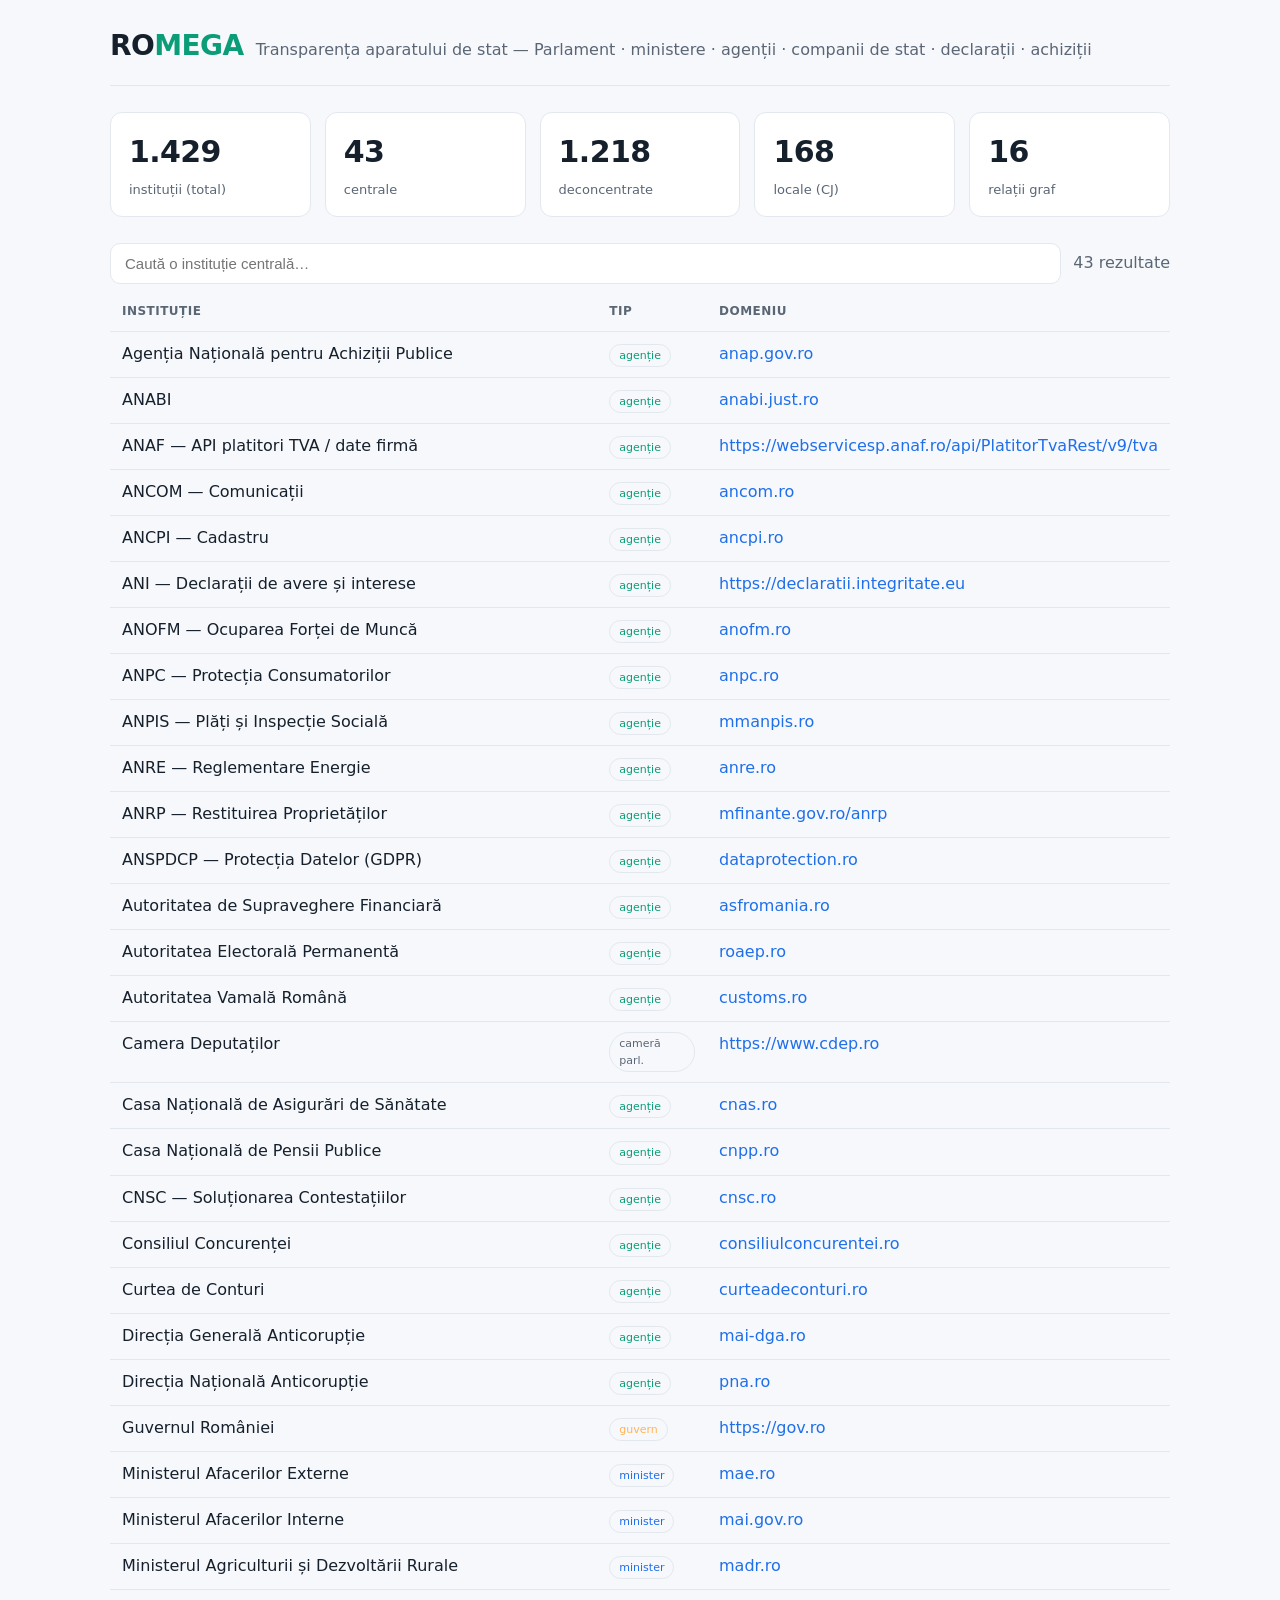
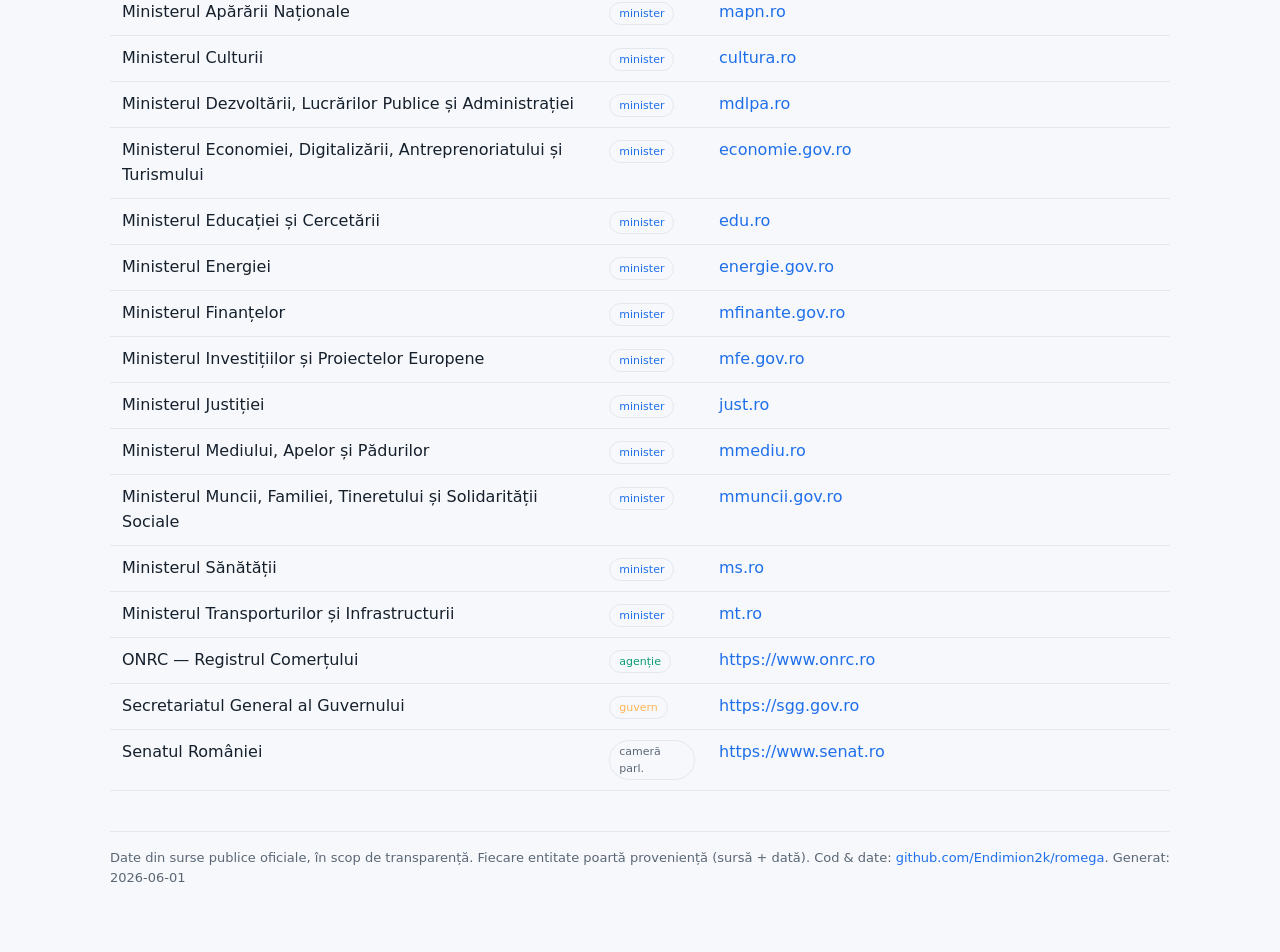
==== web/index.html @ 4f49c776 "feat(opendata,web): Faza 5.4 — INS Tempo (live) + client web - connectors/opendata/ins.py: InsTempoC" ====
<!DOCTYPE html>
<html lang="ro">
<head>
  <meta charset="utf-8">
  <meta name="viewport" content="width=device-width, initial-scale=1">
  <title>ROMEGA — transparența aparatului de stat</title>
  <meta name="description" content="Platformă de transparență: Parlament, ministere, agenții, companii de stat, declarații, achiziții.">
  <style>
    :root{
      --bg:#0e1116; --panel:#171c24; --line:#262d39; --fg:#e8edf4; --muted:#9aa7b8;
      --accent:#4ea3ff; --accent2:#2bd1a3; --warn:#ffb454; --radius:12px;
    }
    @media (prefers-color-scheme: light){
      :root{ --bg:#f6f8fb; --panel:#fff; --line:#e3e8ef; --fg:#16202c;
             --muted:#5b6675; --accent:#1f6feb; --accent2:#0a9d77; }
    }
    *{box-sizing:border-box}
    body{margin:0;font:16px/1.55 system-ui,Segoe UI,Roboto,sans-serif;background:var(--bg);color:var(--fg)}
    a{color:var(--accent);text-decoration:none}
    a:hover{text-decoration:underline}
    .wrap{max-width:1100px;margin:0 auto;padding:24px 20px 64px}
    header{display:flex;flex-wrap:wrap;align-items:baseline;gap:12px;border-bottom:1px solid var(--line);padding-bottom:18px}
    h1{font-size:28px;margin:0;letter-spacing:-.02em}
    h1 .tag{color:var(--accent2)}
    .sub{color:var(--muted);margin:2px 0 0}
    .cards{display:grid;grid-template-columns:repeat(auto-fit,minmax(150px,1fr));gap:14px;margin:26px 0}
    .card{background:var(--panel);border:1px solid var(--line);border-radius:var(--radius);padding:16px 18px}
    .card .n{font-size:30px;font-weight:700;letter-spacing:-.02em}
    .card .l{color:var(--muted);font-size:13px;margin-top:4px}
    .toolbar{display:flex;gap:12px;flex-wrap:wrap;align-items:center;margin:18px 0 8px}
    input[type=search]{flex:1;min-width:220px;background:var(--panel);border:1px solid var(--line);
      color:var(--fg);border-radius:10px;padding:11px 14px;font-size:15px}
    input[type=search]:focus{outline:2px solid var(--accent);outline-offset:1px}
    table{width:100%;border-collapse:collapse;margin-top:8px}
    th,td{text-align:left;padding:10px 12px;border-bottom:1px solid var(--line);vertical-align:top}
    th{color:var(--muted);font-size:12px;text-transform:uppercase;letter-spacing:.04em}
    tr:hover td{background:rgba(78,163,255,.06)}
    .pill{display:inline-block;font-size:11px;padding:2px 9px;border-radius:999px;border:1px solid var(--line);color:var(--muted)}
    .pill.ministry{color:var(--accent)} .pill.agency{color:var(--accent2)} .pill.government{color:var(--warn)}
    footer{margin-top:40px;color:var(--muted);font-size:13px;border-top:1px solid var(--line);padding-top:16px}
    .muted{color:var(--muted)}
    @media (prefers-reduced-motion: reduce){*{transition:none!important}}
  </style>
</head>
<body>
  <div class="wrap">
    <header>
      <h1>RO<span class="tag">MEGA</span></h1>
      <p class="sub">Transparența aparatului de stat — Parlament · ministere · agenții · companii de stat · declarații · achiziții</p>
    </header>

    <section class="cards" id="cards" aria-live="polite"></section>

    <div class="toolbar">
      <input type="search" id="q" placeholder="Caută o instituție centrală…" aria-label="Caută instituție">
      <span class="muted" id="count"></span>
    </div>
    <table>
      <thead><tr><th>Instituție</th><th>Tip</th><th>Domeniu</th></tr></thead>
      <tbody id="rows"><tr><td colspan="3" class="muted">Se încarcă…</td></tr></tbody>
    </table>

    <footer>
      Date din surse publice oficiale, în scop de transparență. Fiecare entitate poartă proveniență (sursă + dată).
      Cod &amp; date: <a href="https://github.com/Endimion2k/romega">github.com/Endimion2k/romega</a>.
      Generat: <span id="gen" class="muted">—</span>
    </footer>
  </div>

  <script>
    const DATA = "../data/v1"; // ajustează în funcție de rădăcina GitHub Pages
    const TYPE_LABEL = {ministry:"minister", agency:"agenție", government:"guvern", parliament_chamber:"cameră parl."};
    let ALL = [];

    function card(n, label){ return `<div class="card"><div class="n">${n.toLocaleString("ro-RO")}</div><div class="l">${label}</div></div>`; }

    function render(list){
      const rows = document.getElementById("rows");
      document.getElementById("count").textContent = `${list.length} rezultate`;
      if(!list.length){ rows.innerHTML = `<tr><td colspan="3" class="muted">Niciun rezultat.</td></tr>`; return; }
      rows.innerHTML = list.map(o => {
        const t = o.type || "";
        const dom = o.domain ? `<a href="https://${o.domain}" rel="noopener">${o.domain}</a>` : "—";
        return `<tr><td>${o.name||""}</td><td><span class="pill ${t}">${TYPE_LABEL[t]||t}</span></td><td>${dom}</td></tr>`;
      }).join("");
    }

    async function load(){
      try{
        const [status, centrale] = await Promise.all([
          fetch(`${DATA}/status.json`).then(r=>r.json()),
          fetch(`${DATA}/organizatii/centrale.json`).then(r=>r.json()),
        ]);
        const c = status.collections || {};
        document.getElementById("cards").innerHTML =
          card(c.organizatii||0,"instituții (total)") +
          card(c.organizatii_centrale||0,"centrale") +
          card(c.organizatii_deconcentrate||0,"deconcentrate") +
          card(c.organizatii_locale||0,"locale (CJ)") +
          card(c.graph_edges||0,"relații graf");
        document.getElementById("gen").textContent = (status.generated_at||"").slice(0,10);
        ALL = (centrale.data||[]).slice().sort((a,b)=>(a.name||"").localeCompare(b.name||"","ro"));
        render(ALL);
      }catch(e){
        document.getElementById("rows").innerHTML = `<tr><td colspan="3" class="muted">Nu am putut încărca datele (${e}). Rulează <code>python -m pipeline.run --build</code>.</td></tr>`;
      }
    }

    document.getElementById("q").addEventListener("input", e=>{
      const q = e.target.value.trim().toLowerCase();
      render(!q ? ALL : ALL.filter(o => (o.name||"").toLowerCase().includes(q) || (o.domain||"").toLowerCase().includes(q)));
    });
    load();
  </script>
</body>
</html>
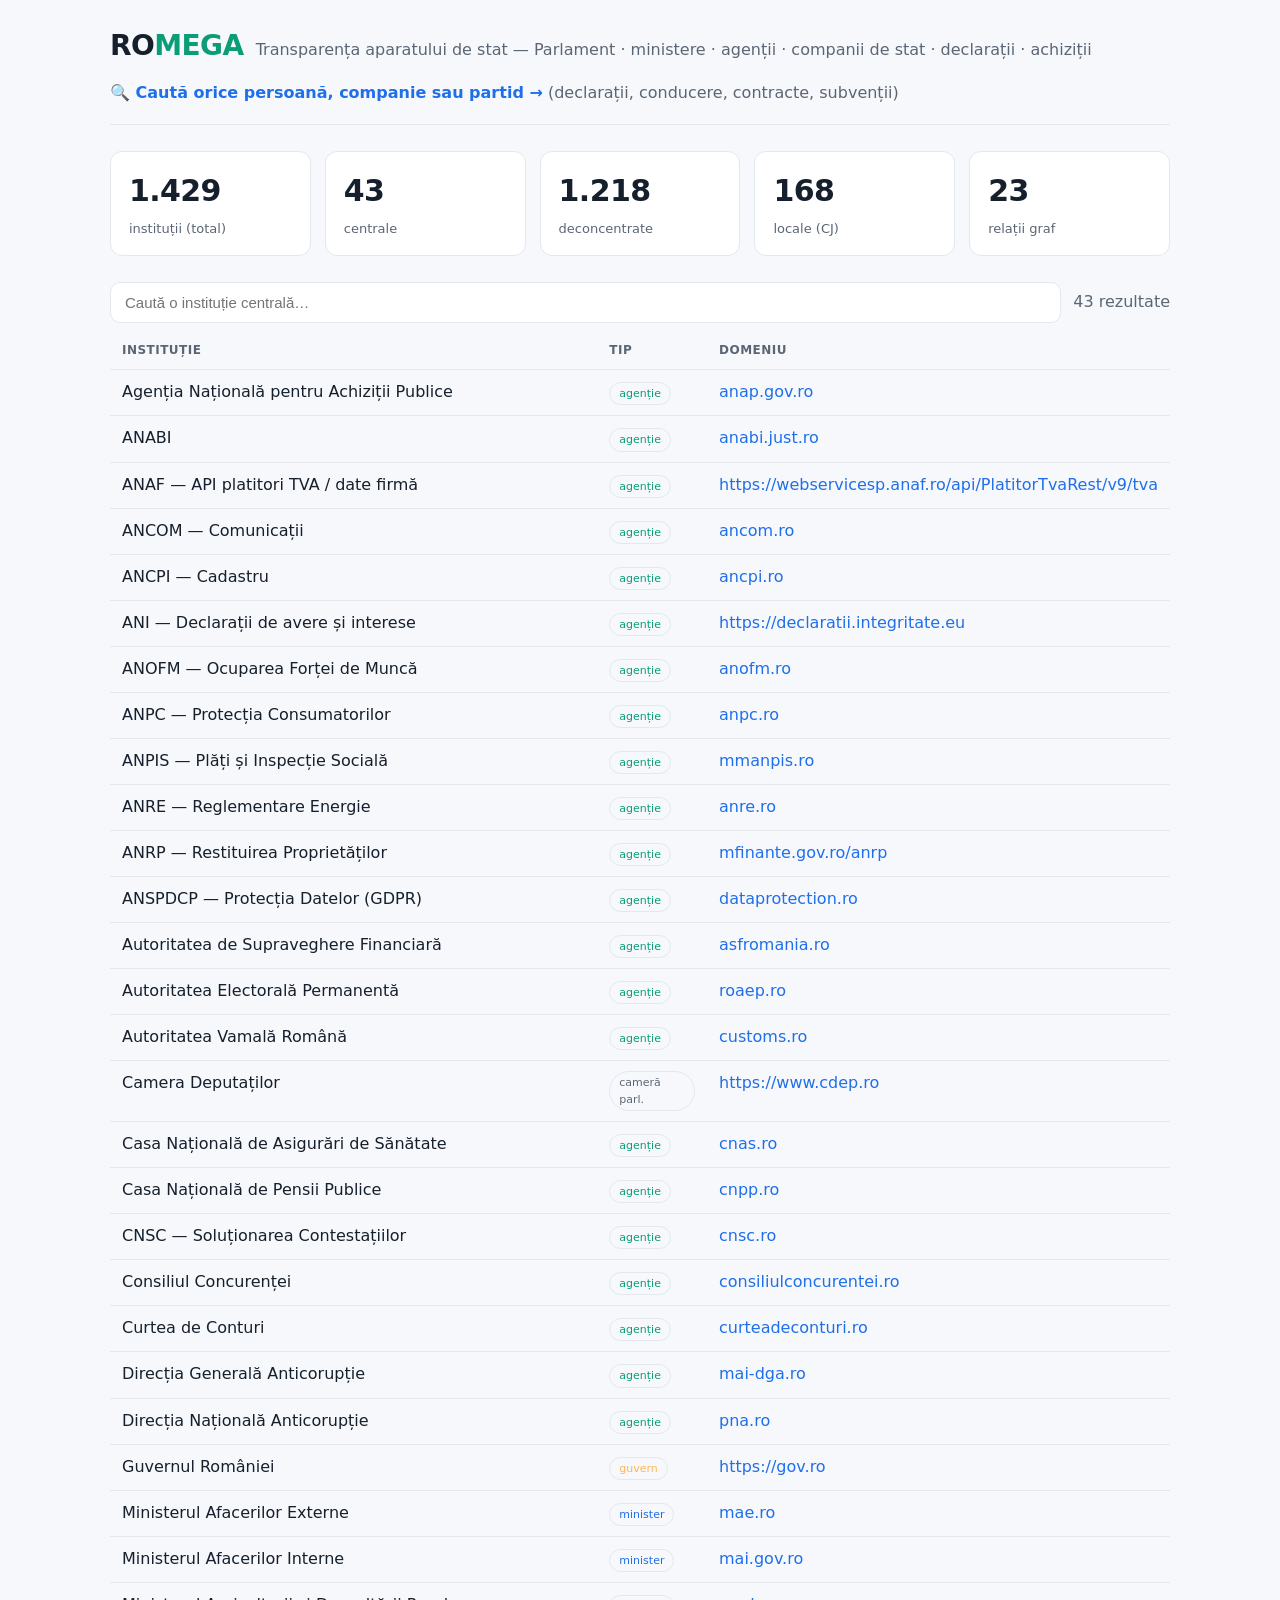
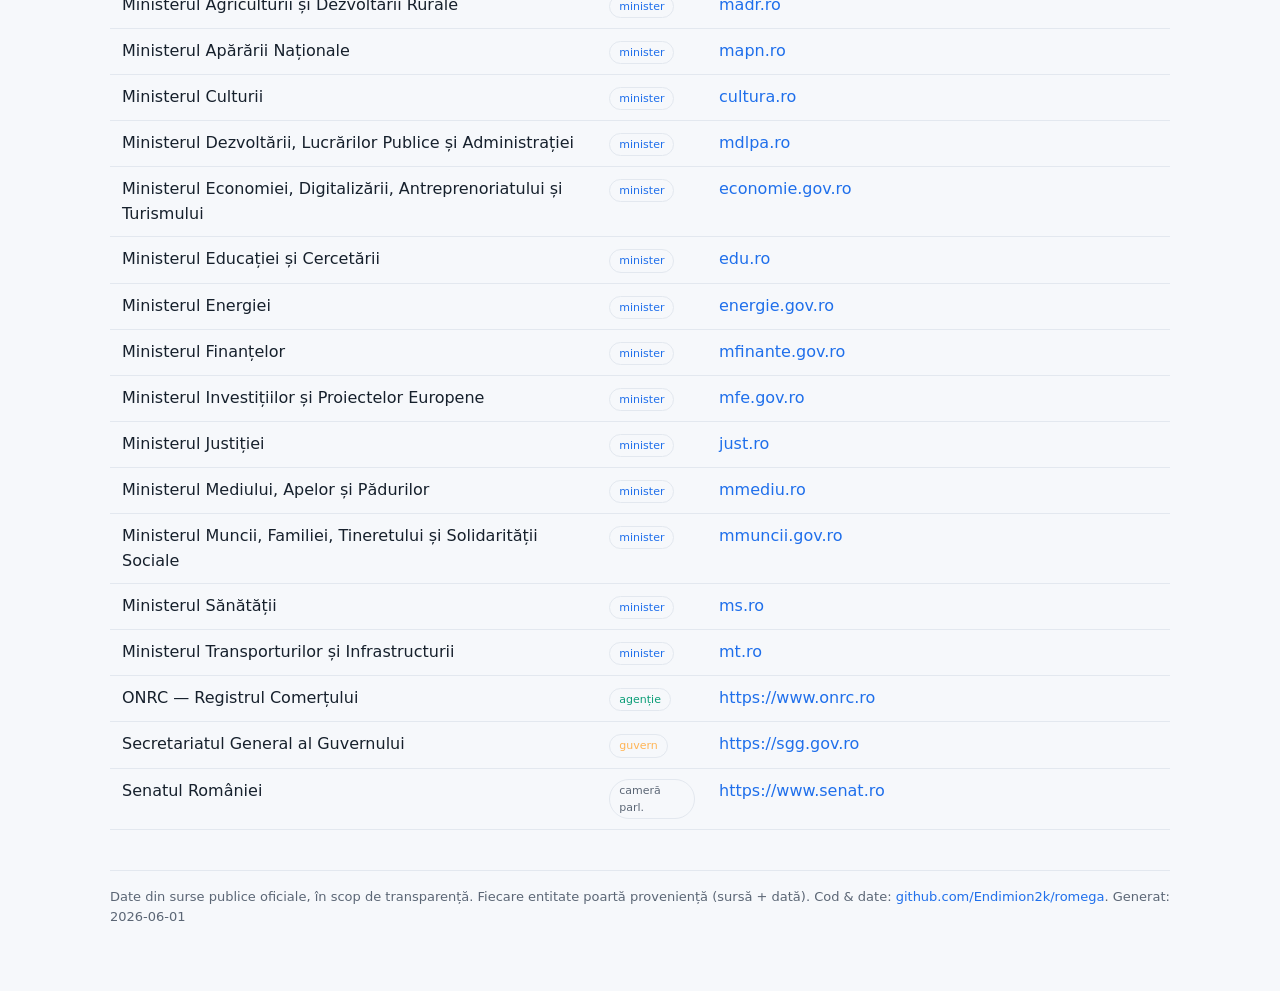
==== commit 104732d0: "feat(search): index compact + UI client - cauta orice persoana/companie/partid build_search.py -> da" ====
--- a/web/index.html
+++ b/web/index.html
@@ -47,6 +47,7 @@
     <header>
       <h1>RO<span class="tag">MEGA</span></h1>
       <p class="sub">Transparența aparatului de stat — Parlament · ministere · agenții · companii de stat · declarații · achiziții</p>
+      <p class="sub" style="width:100%"><a href="search.html"><strong>🔍 Caută orice persoană, companie sau partid →</strong></a> (declarații, conducere, contracte, subvenții)</p>
     </header>
 
     <section class="cards" id="cards" aria-live="polite"></section>
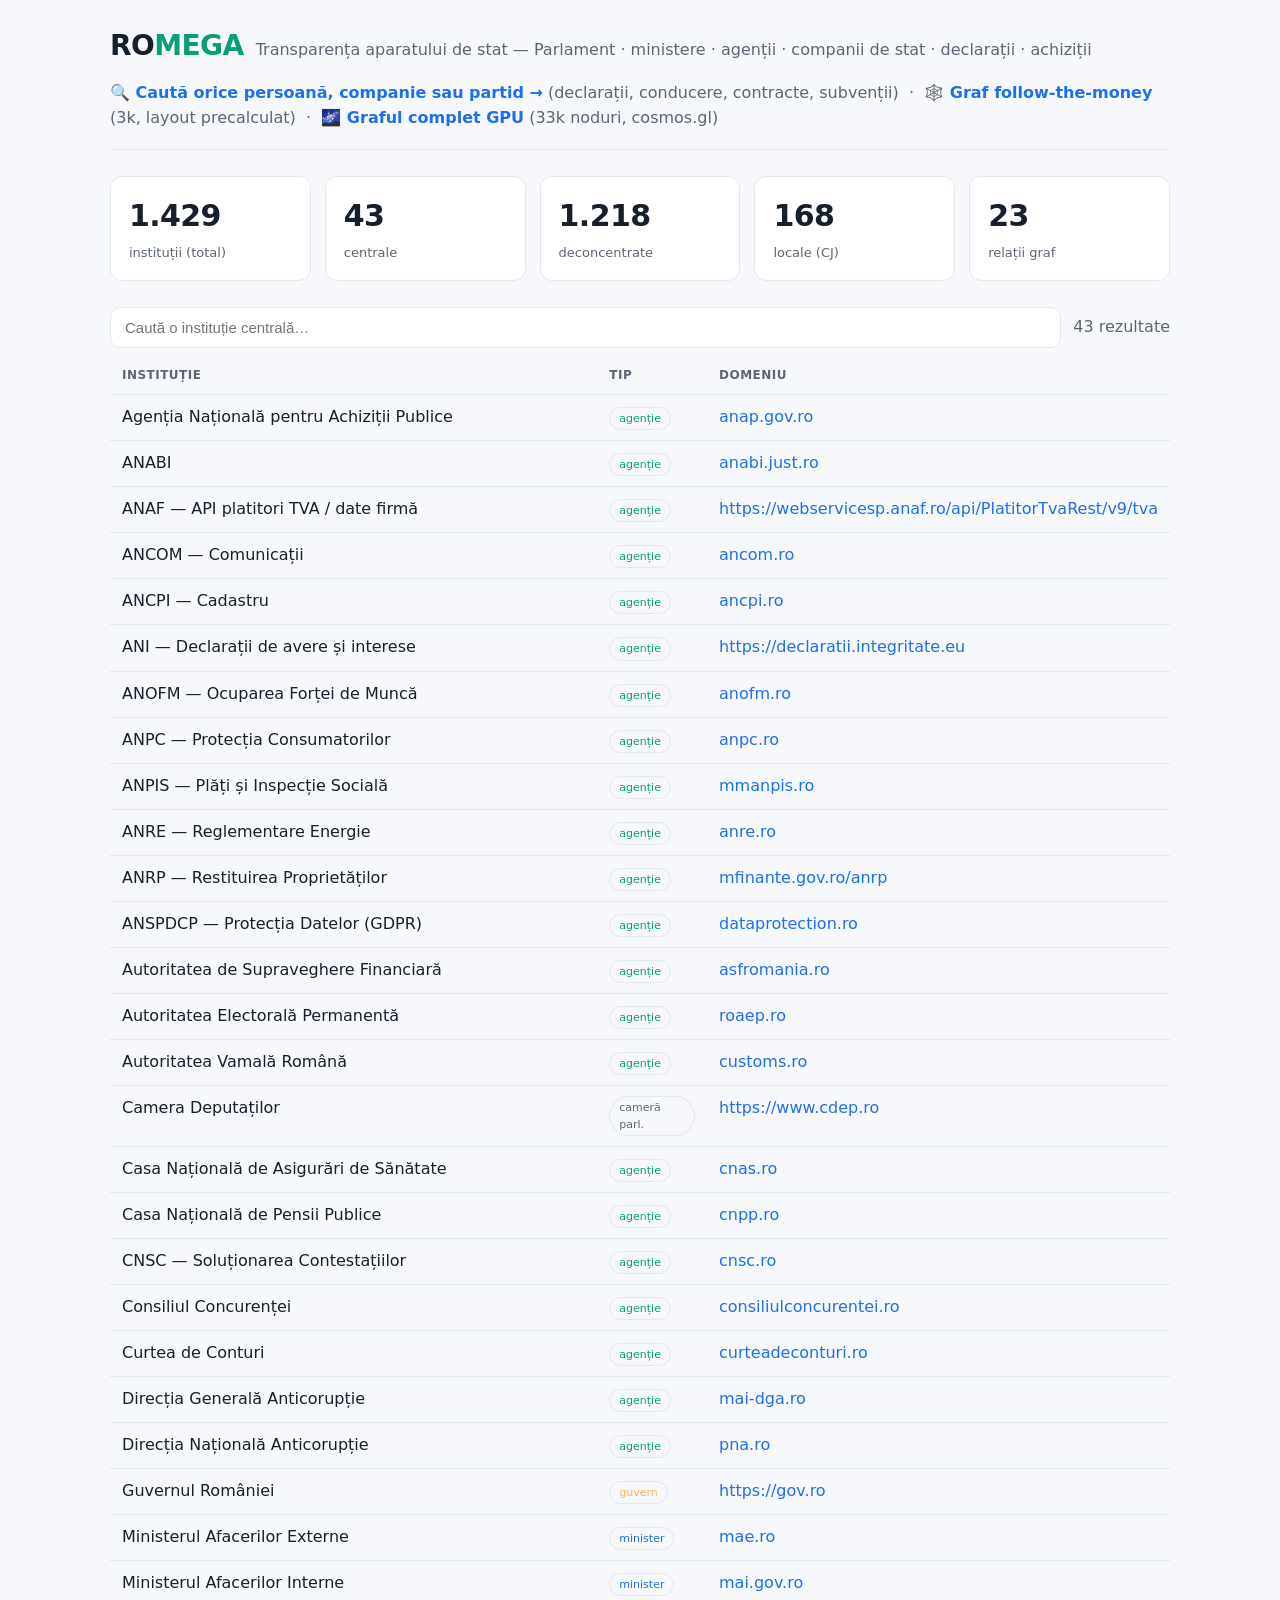
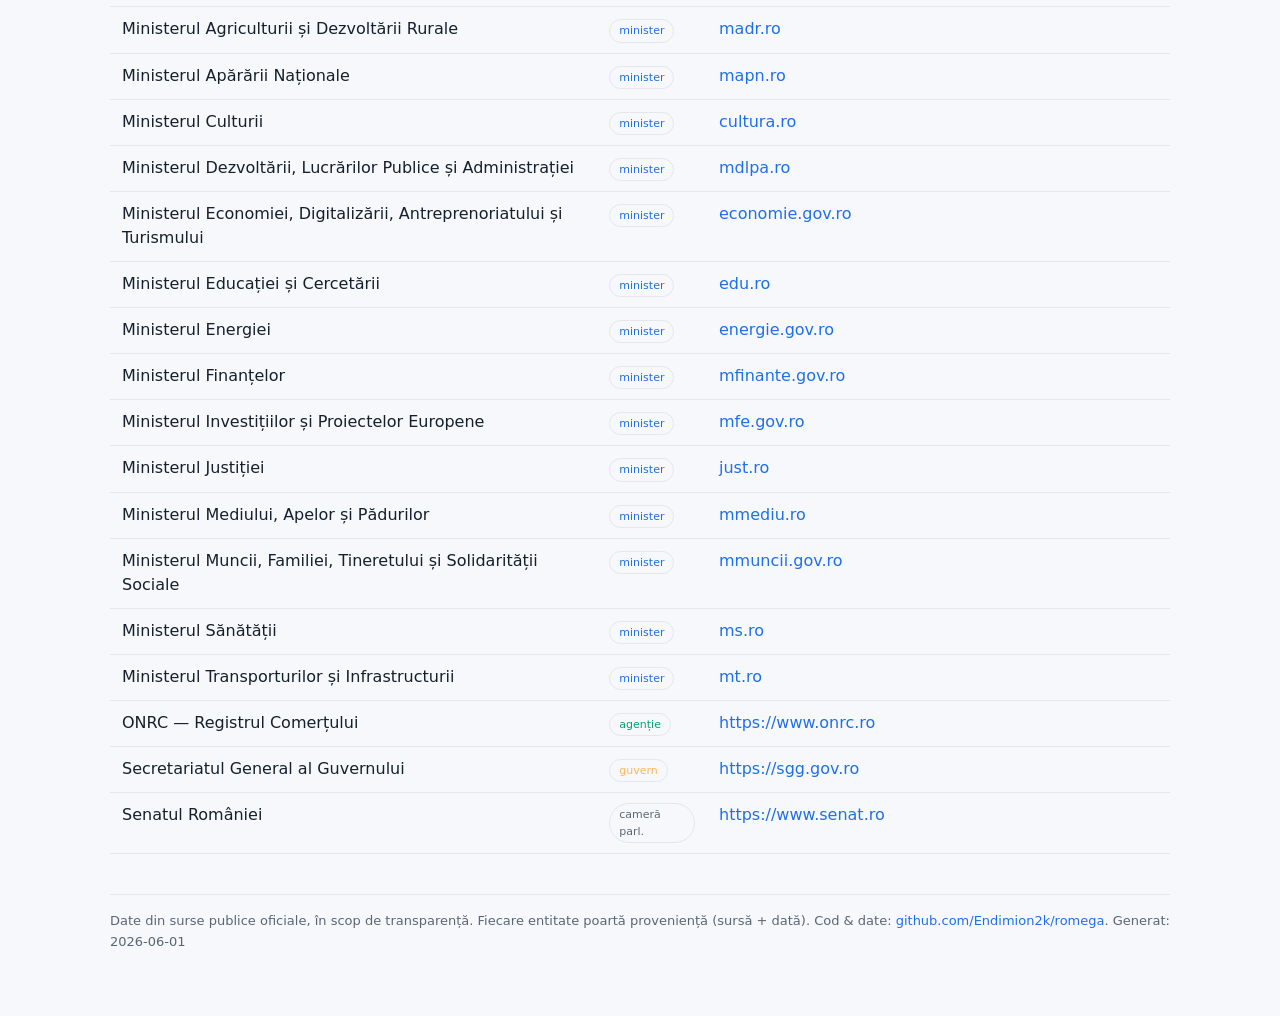
==== commit 44774959: "feat(graf): graful COMPLET GPU-live cu cosmos.gl - 33.005 noduri in browser build_graph_full: tot gr" ====
--- a/web/index.html
+++ b/web/index.html
@@ -47,7 +47,9 @@
     <header>
       <h1>RO<span class="tag">MEGA</span></h1>
       <p class="sub">Transparența aparatului de stat — Parlament · ministere · agenții · companii de stat · declarații · achiziții</p>
-      <p class="sub" style="width:100%"><a href="search.html"><strong>🔍 Caută orice persoană, companie sau partid →</strong></a> (declarații, conducere, contracte, subvenții)</p>
+      <p class="sub" style="width:100%"><a href="search.html"><strong>🔍 Caută orice persoană, companie sau partid →</strong></a> (declarații, conducere, contracte, subvenții)
+        &nbsp;·&nbsp; <a href="graf.html"><strong>🕸️ Graf follow-the-money</strong></a> (3k, layout precalculat)
+        &nbsp;·&nbsp; <a href="graf_full.html"><strong>🌌 Graful complet GPU</strong></a> (33k noduri, cosmos.gl)</p>
     </header>
 
     <section class="cards" id="cards" aria-live="polite"></section>
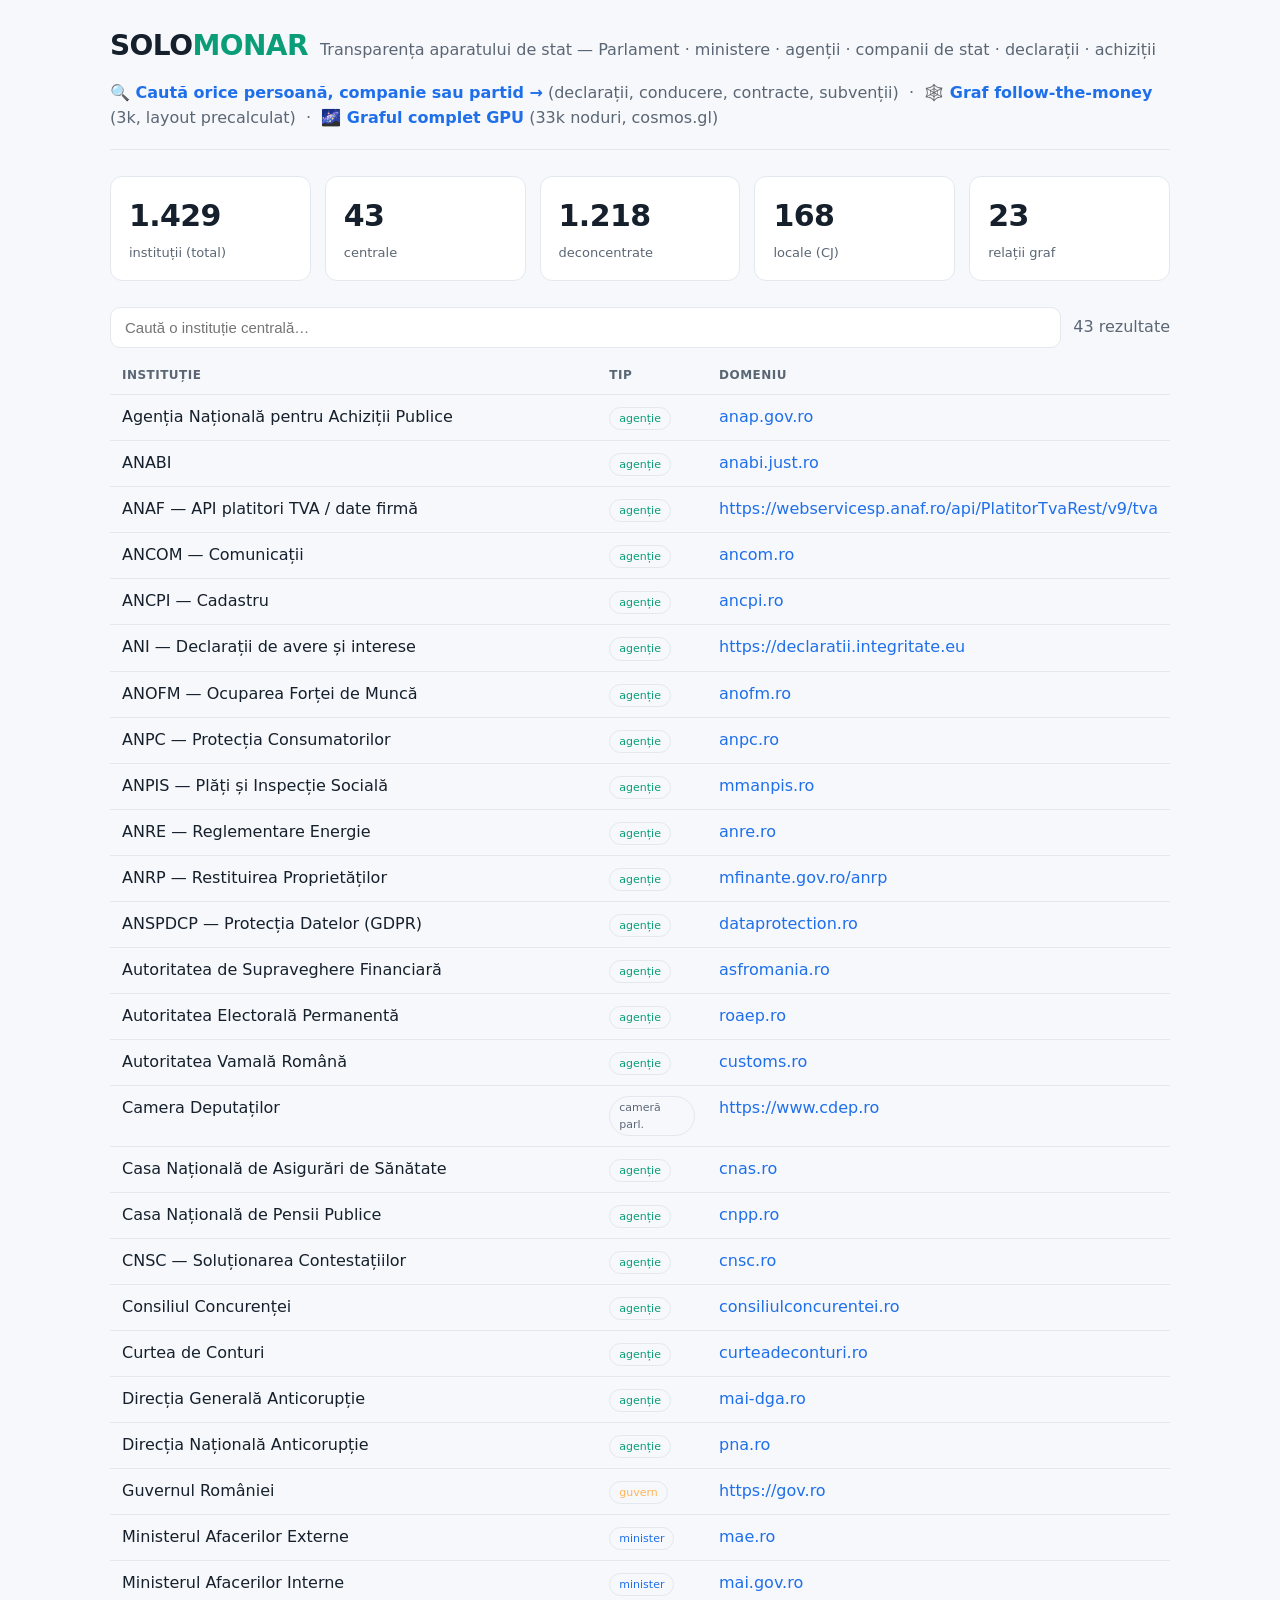
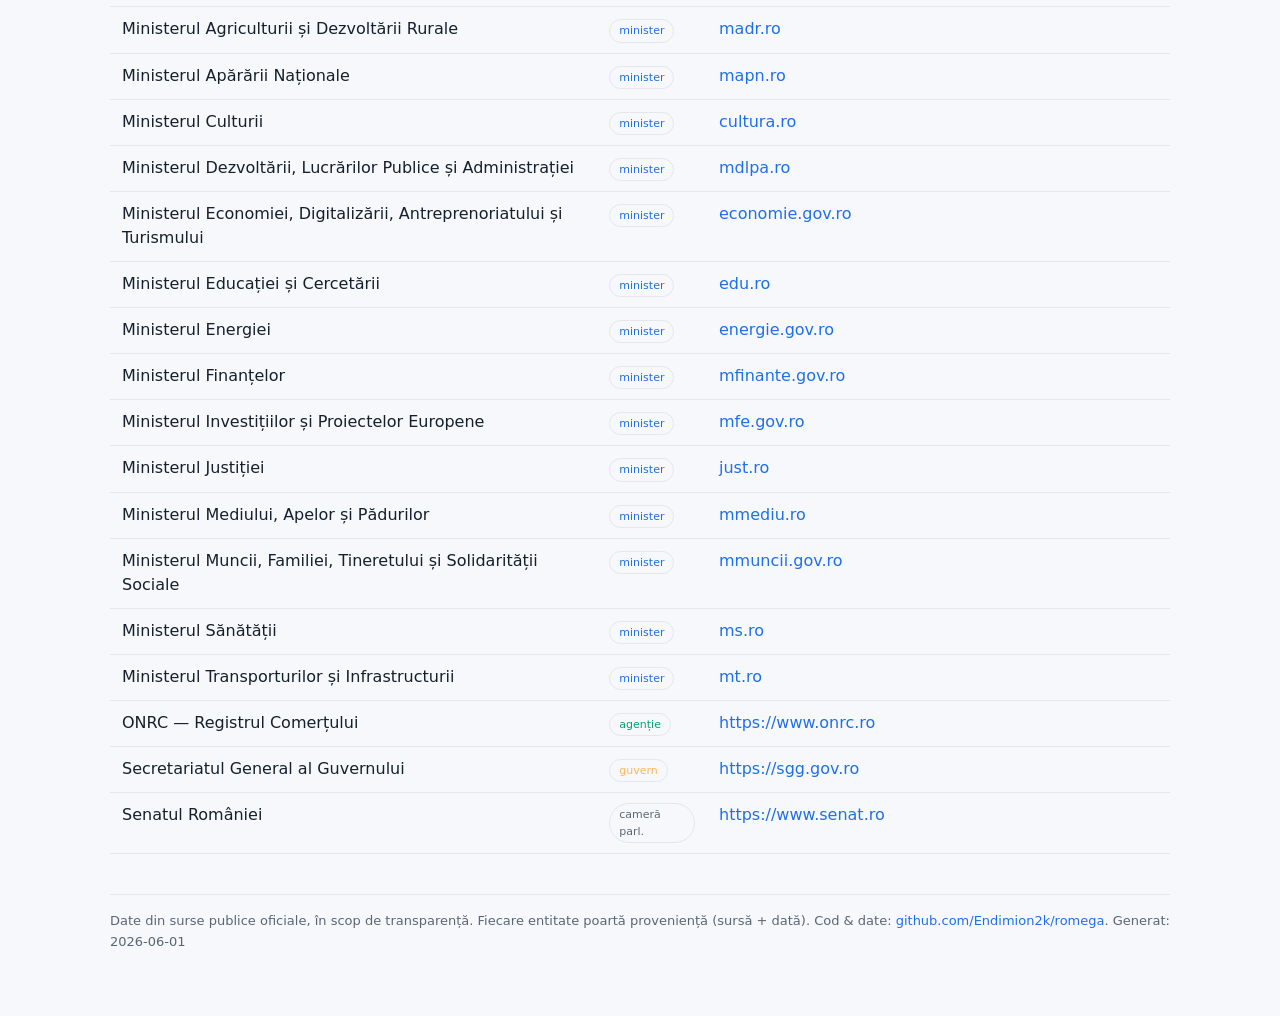
==== commit ebd86c8e: "refactor: redenumire ROMEGA -> SOLOMONAR (brand + cod intern) Redenumire completa la SOLOMONAR (vraj" ====
--- a/web/index.html
+++ b/web/index.html
@@ -3,7 +3,7 @@
 <head>
   <meta charset="utf-8">
   <meta name="viewport" content="width=device-width, initial-scale=1">
-  <title>ROMEGA — transparența aparatului de stat</title>
+  <title>SOLOMONAR — transparența aparatului de stat</title>
   <meta name="description" content="Platformă de transparență: Parlament, ministere, agenții, companii de stat, declarații, achiziții.">
   <style>
     :root{
@@ -45,7 +45,7 @@
 <body>
   <div class="wrap">
     <header>
-      <h1>RO<span class="tag">MEGA</span></h1>
+      <h1>SOLO<span class="tag">MONAR</span></h1>
       <p class="sub">Transparența aparatului de stat — Parlament · ministere · agenții · companii de stat · declarații · achiziții</p>
       <p class="sub" style="width:100%"><a href="search.html"><strong>🔍 Caută orice persoană, companie sau partid →</strong></a> (declarații, conducere, contracte, subvenții)
         &nbsp;·&nbsp; <a href="graf.html"><strong>🕸️ Graf follow-the-money</strong></a> (3k, layout precalculat)
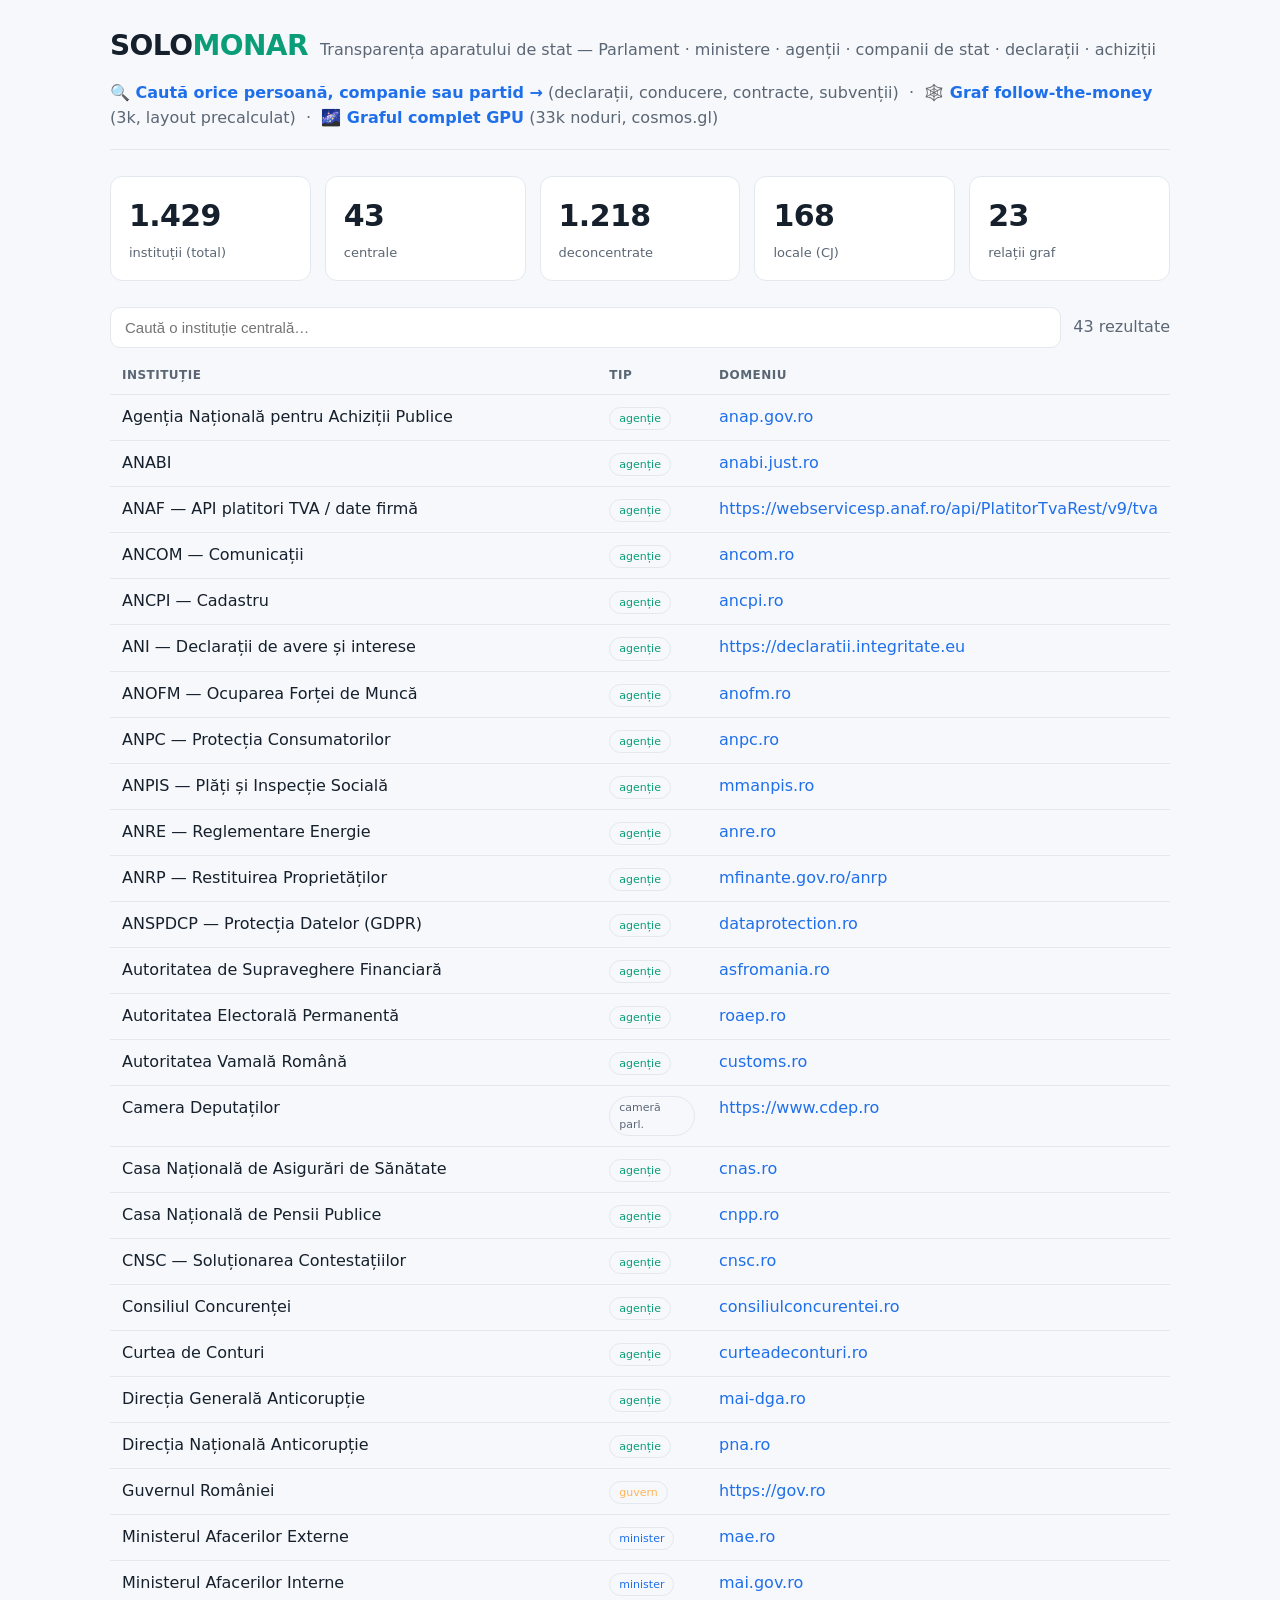
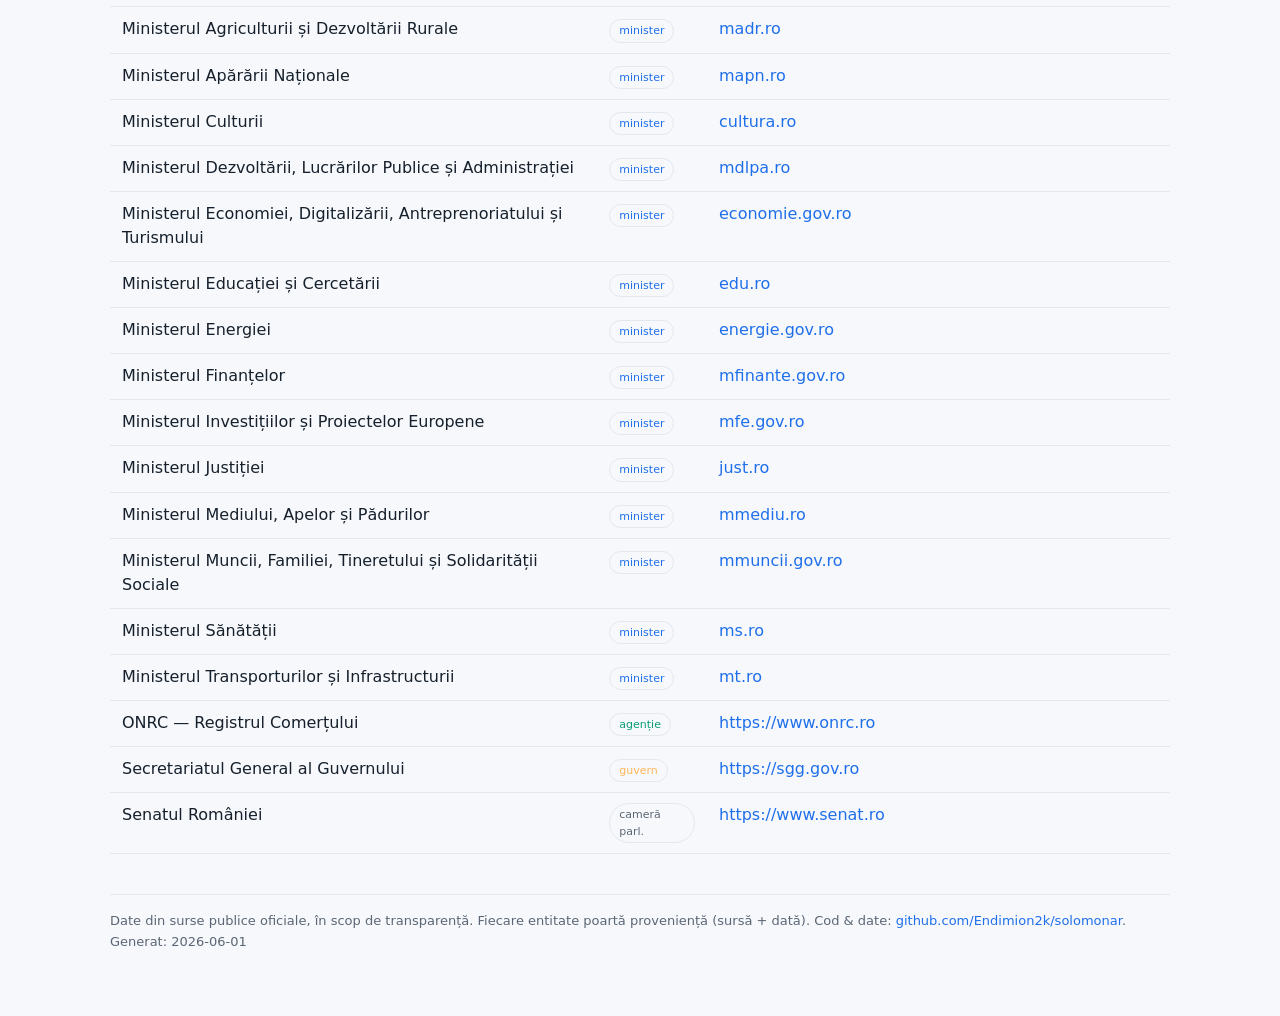
==== commit d7ff04f7: "chore: update URLs to solomonar repo + add SOLOMONAR presentation - Rename all GitHub repo/Pages URL" ====
--- a/web/index.html
+++ b/web/index.html
@@ -65,7 +65,7 @@
 
     <footer>
       Date din surse publice oficiale, în scop de transparență. Fiecare entitate poartă proveniență (sursă + dată).
-      Cod &amp; date: <a href="https://github.com/Endimion2k/romega">github.com/Endimion2k/romega</a>.
+      Cod &amp; date: <a href="https://github.com/Endimion2k/solomonar">github.com/Endimion2k/solomonar</a>.
       Generat: <span id="gen" class="muted">—</span>
     </footer>
   </div>
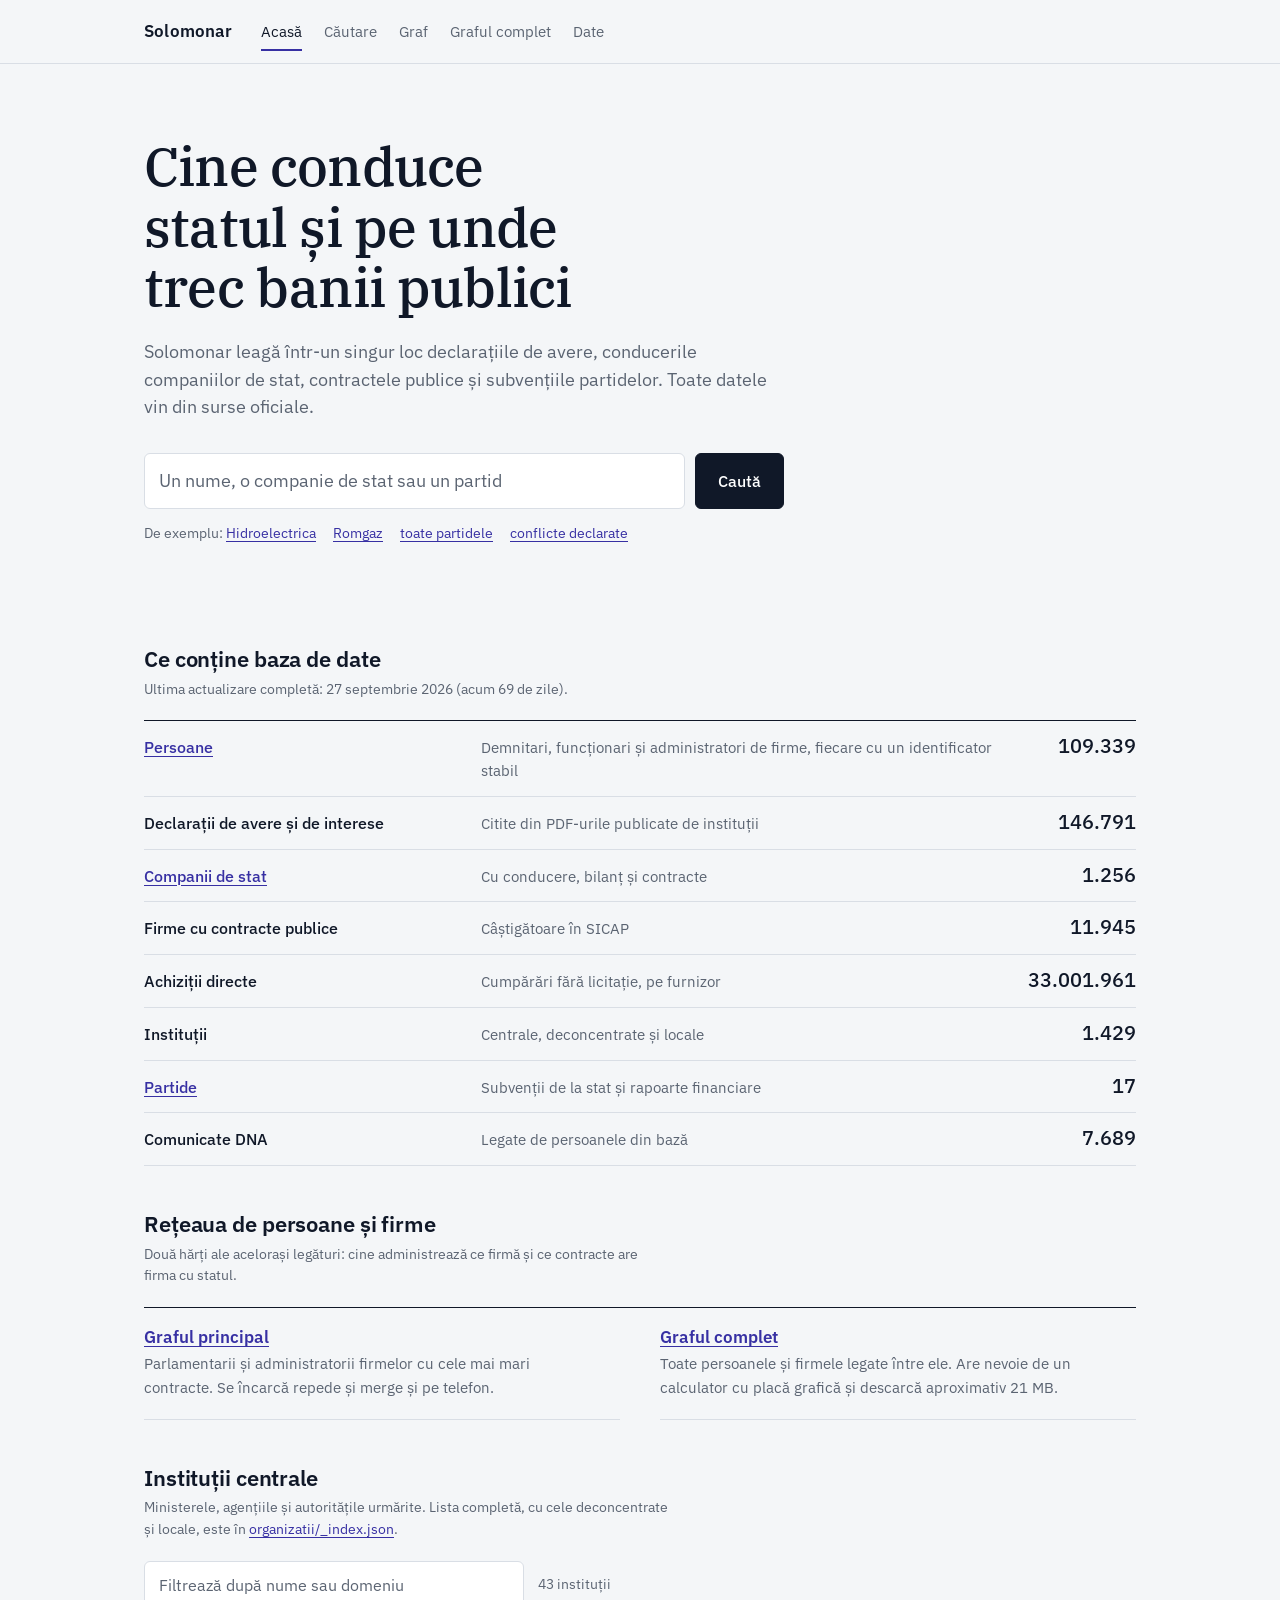
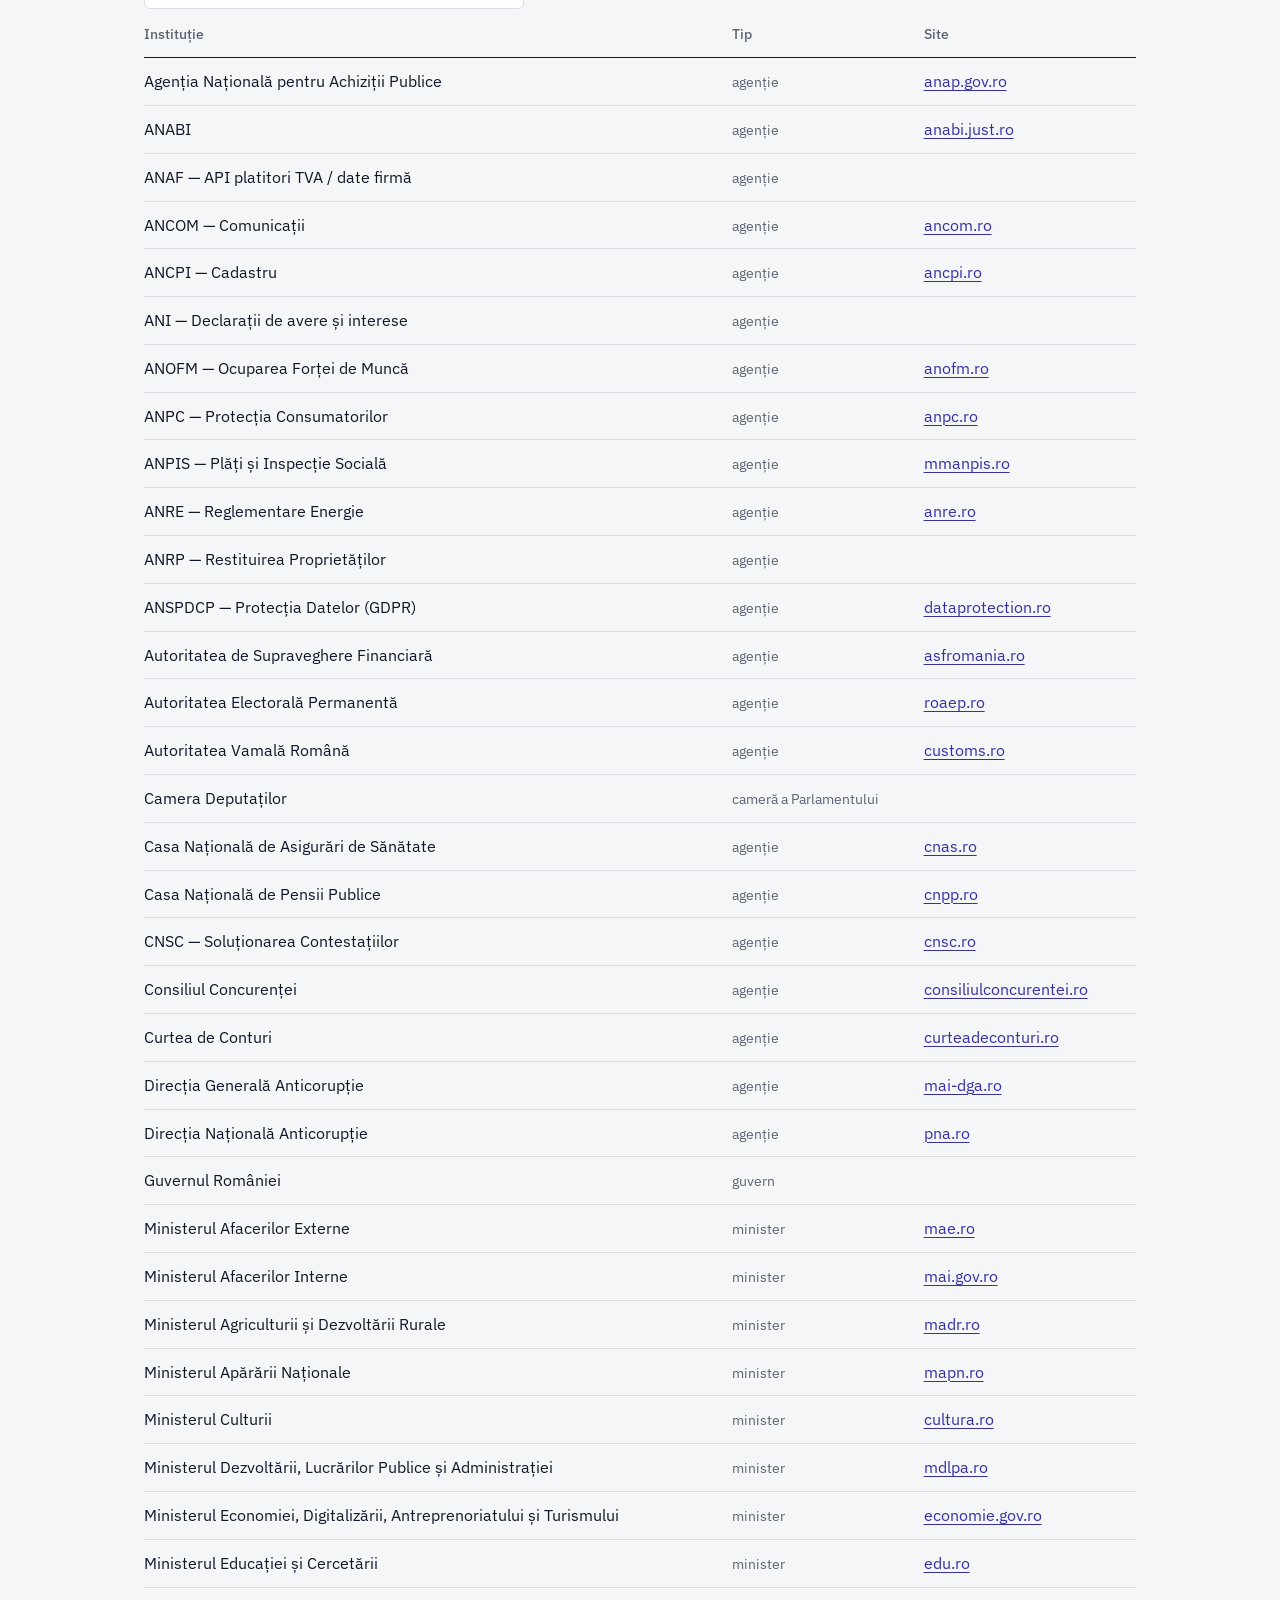
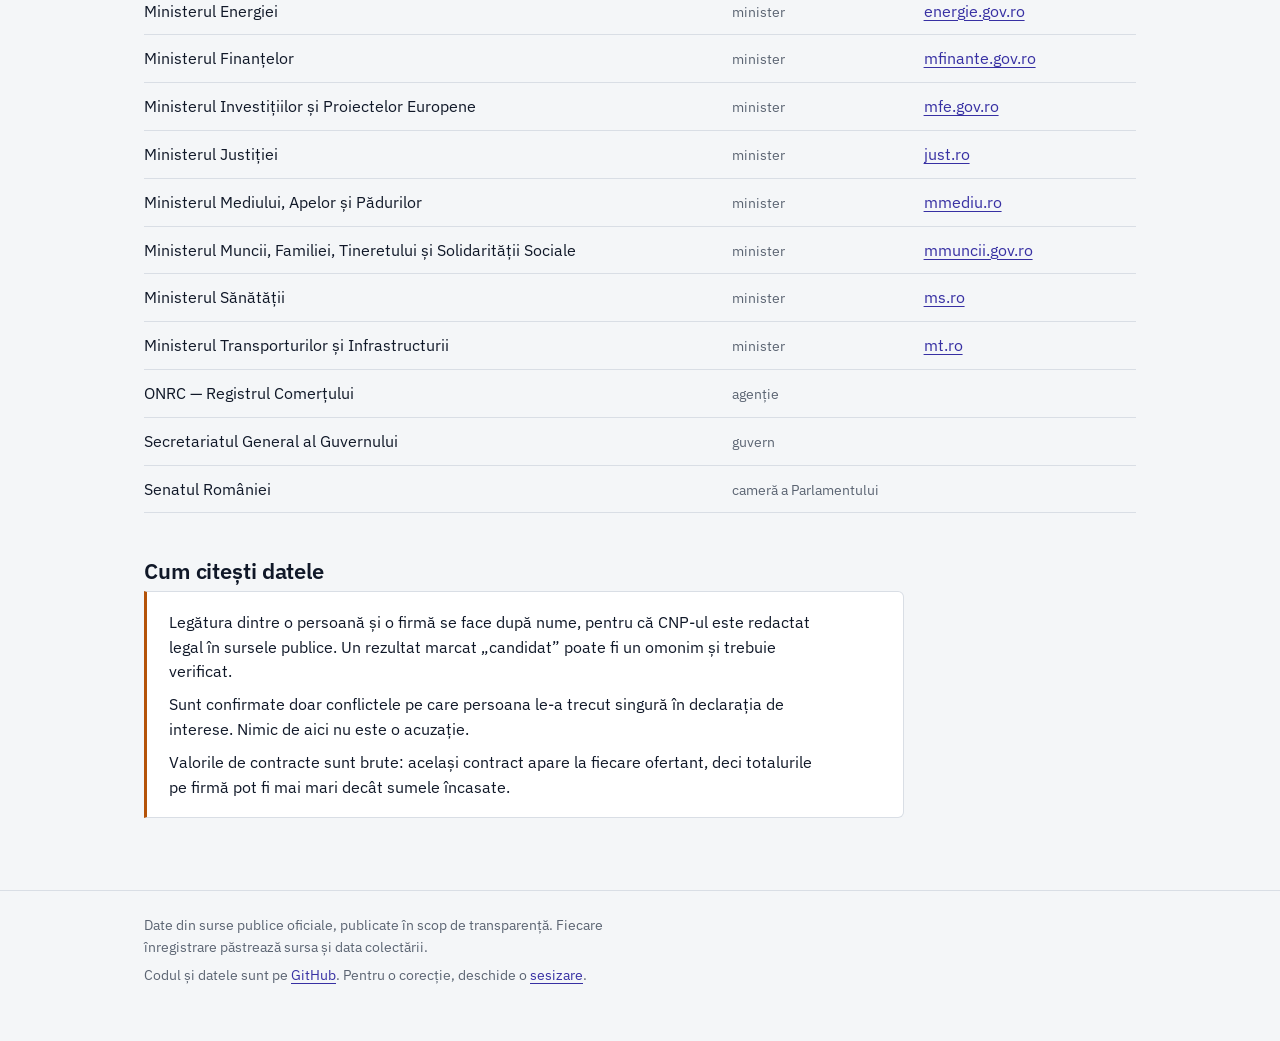
==== commit 21653f8a: "feat(web): redesign the static client around search, with one shared stylesheet - web/solomonar.css:" ====
--- a/web/index.html
+++ b/web/index.html
@@ -3,115 +3,207 @@
 <head>
   <meta charset="utf-8">
   <meta name="viewport" content="width=device-width, initial-scale=1">
-  <title>SOLOMONAR — transparența aparatului de stat</title>
-  <meta name="description" content="Platformă de transparență: Parlament, ministere, agenții, companii de stat, declarații, achiziții.">
+  <title>Solomonar — cine conduce statul și pe unde trec banii publici</title>
+  <meta name="description" content="Declarații de avere, conducerile companiilor de stat, contracte publice și subvențiile partidelor, legate într-un singur loc din surse oficiale.">
+  <link rel="stylesheet" href="solomonar.css">
   <style>
-    :root{
-      --bg:#0e1116; --panel:#171c24; --line:#262d39; --fg:#e8edf4; --muted:#9aa7b8;
-      --accent:#4ea3ff; --accent2:#2bd1a3; --warn:#ffb454; --radius:12px;
-    }
-    @media (prefers-color-scheme: light){
-      :root{ --bg:#f6f8fb; --panel:#fff; --line:#e3e8ef; --fg:#16202c;
-             --muted:#5b6675; --accent:#1f6feb; --accent2:#0a9d77; }
-    }
-    *{box-sizing:border-box}
-    body{margin:0;font:16px/1.55 system-ui,Segoe UI,Roboto,sans-serif;background:var(--bg);color:var(--fg)}
-    a{color:var(--accent);text-decoration:none}
-    a:hover{text-decoration:underline}
-    .wrap{max-width:1100px;margin:0 auto;padding:24px 20px 64px}
-    header{display:flex;flex-wrap:wrap;align-items:baseline;gap:12px;border-bottom:1px solid var(--line);padding-bottom:18px}
-    h1{font-size:28px;margin:0;letter-spacing:-.02em}
-    h1 .tag{color:var(--accent2)}
-    .sub{color:var(--muted);margin:2px 0 0}
-    .cards{display:grid;grid-template-columns:repeat(auto-fit,minmax(150px,1fr));gap:14px;margin:26px 0}
-    .card{background:var(--panel);border:1px solid var(--line);border-radius:var(--radius);padding:16px 18px}
-    .card .n{font-size:30px;font-weight:700;letter-spacing:-.02em}
-    .card .l{color:var(--muted);font-size:13px;margin-top:4px}
-    .toolbar{display:flex;gap:12px;flex-wrap:wrap;align-items:center;margin:18px 0 8px}
-    input[type=search]{flex:1;min-width:220px;background:var(--panel);border:1px solid var(--line);
-      color:var(--fg);border-radius:10px;padding:11px 14px;font-size:15px}
-    input[type=search]:focus{outline:2px solid var(--accent);outline-offset:1px}
-    table{width:100%;border-collapse:collapse;margin-top:8px}
-    th,td{text-align:left;padding:10px 12px;border-bottom:1px solid var(--line);vertical-align:top}
-    th{color:var(--muted);font-size:12px;text-transform:uppercase;letter-spacing:.04em}
-    tr:hover td{background:rgba(78,163,255,.06)}
-    .pill{display:inline-block;font-size:11px;padding:2px 9px;border-radius:999px;border:1px solid var(--line);color:var(--muted)}
-    .pill.ministry{color:var(--accent)} .pill.agency{color:var(--accent2)} .pill.government{color:var(--warn)}
-    footer{margin-top:40px;color:var(--muted);font-size:13px;border-top:1px solid var(--line);padding-top:16px}
-    .muted{color:var(--muted)}
-    @media (prefers-reduced-motion: reduce){*{transition:none!important}}
+    .hero { padding: 72px 0 56px; }
+    .hero h1 {
+      font: 500 clamp(32px, 5.2vw, 54px)/1.12 var(--serif);
+      letter-spacing: -0.015em; margin: 0 0 20px; max-width: 17ch; text-wrap: balance;
+    }
+    .hero .lede { font-size: 18px; color: var(--muted); max-width: 58ch; margin: 0 0 32px; }
+    .search-form { display: flex; gap: 10px; max-width: 640px; }
+    .search-form .field { font-size: 18px; min-height: 56px; }
+    .search-form .button { min-height: 56px; }
+    .examples { margin: 14px 0 0; }
+    .examples a { margin-right: 14px; white-space: nowrap; }
+
+    h2 { font: 600 22px/1.25 var(--sans); margin: 0 0 6px; letter-spacing: -0.005em; }
+    .section { padding: 44px 0 0; }
+    .section > .note { margin: 0 0 20px; max-width: var(--measure); }
+
+    .ledger { width: 100%; border-collapse: collapse; border-top: 1px solid var(--ink); }
+    .ledger th, .ledger td { padding: 13px 0; border-bottom: 1px solid var(--line); vertical-align: baseline; text-align: left; }
+    .ledger th { font-weight: 500; width: 34%; padding-right: 16px; }
+    .ledger td.what { color: var(--muted); font-size: 15px; padding-right: 16px; }
+    .ledger td.num { text-align: right; font: 500 20px/1.2 var(--sans); white-space: nowrap; }
+
+    .routes { display: grid; grid-template-columns: 1fr 1fr; gap: 0 40px; border-top: 1px solid var(--ink); }
+    .routes > div { padding: 18px 0 20px; border-bottom: 1px solid var(--line); }
+    .routes h3 { font: 600 17px/1.3 var(--sans); margin: 0 0 4px; }
+    .routes p { margin: 0; color: var(--muted); font-size: 15px; max-width: 46ch; }
+
+    .toolbar { display: flex; gap: 14px; align-items: center; flex-wrap: wrap; margin-bottom: 4px; }
+    .toolbar .field { max-width: 380px; }
+    .orgs { width: 100%; border-collapse: collapse; }
+    .orgs th, .orgs td { padding: 11px 12px 11px 0; border-bottom: 1px solid var(--line); text-align: left; vertical-align: baseline; }
+    .orgs thead th { font-weight: 500; font-size: 14px; color: var(--muted); border-bottom-color: var(--ink); }
+    .orgs td:last-child { overflow-wrap: anywhere; }
+
+    .method { background: var(--surface); border: 1px solid var(--line); border-left: 3px solid var(--signal); border-radius: 0 6px 6px 0; padding: 18px 22px; max-width: 760px; }
+    .method p { margin: 0 0 8px; max-width: var(--measure); }
+    .method p:last-child { margin: 0; }
+
+    @media (max-width: 640px) {
+      .hero { padding: 40px 0 36px; }
+      .search-form { flex-direction: column; }
+      .ledger th { width: auto; }
+      .ledger td.what { display: none; }
+      .routes { grid-template-columns: 1fr; }
+      .orgs th:nth-child(2), .orgs td:nth-child(2) { display: none; }
+    }
   </style>
 </head>
 <body>
-  <div class="wrap">
-    <header>
-      <h1>SOLO<span class="tag">MONAR</span></h1>
-      <p class="sub">Transparența aparatului de stat — Parlament · ministere · agenții · companii de stat · declarații · achiziții</p>
-      <p class="sub" style="width:100%"><a href="search.html"><strong>🔍 Caută orice persoană, companie sau partid →</strong></a> (declarații, conducere, contracte, subvenții)
-        &nbsp;·&nbsp; <a href="graf.html"><strong>🕸️ Graf follow-the-money</strong></a> (3k, layout precalculat)
-        &nbsp;·&nbsp; <a href="graf_full.html"><strong>🌌 Graful complet GPU</strong></a> (33k noduri, cosmos.gl)</p>
-    </header>
-
-    <section class="cards" id="cards" aria-live="polite"></section>
-
-    <div class="toolbar">
-      <input type="search" id="q" placeholder="Caută o instituție centrală…" aria-label="Caută instituție">
-      <span class="muted" id="count"></span>
+  <header class="masthead">
+    <div class="masthead-inner">
+      <a class="wordmark" href="index.html">Solomonar</a>
+      <nav aria-label="Navigație principală">
+        <a href="index.html" aria-current="page">Acasă</a>
+        <a href="search.html">Căutare</a>
+        <a href="graf.html">Graf</a>
+        <a href="graf_full.html">Graful complet</a>
+        <a href="../data/v1/stats.json">Date</a>
+      </nav>
     </div>
-    <table>
-      <thead><tr><th>Instituție</th><th>Tip</th><th>Domeniu</th></tr></thead>
-      <tbody id="rows"><tr><td colspan="3" class="muted">Se încarcă…</td></tr></tbody>
-    </table>
-
-    <footer>
-      Date din surse publice oficiale, în scop de transparență. Fiecare entitate poartă proveniență (sursă + dată).
-      Cod &amp; date: <a href="https://github.com/Endimion2k/solomonar">github.com/Endimion2k/solomonar</a>.
-      Generat: <span id="gen" class="muted">—</span>
-    </footer>
-  </div>
+  </header>
+
+  <main class="page">
+    <section class="hero">
+      <h1>Cine conduce statul și pe unde trec banii publici</h1>
+      <p class="lede">Solomonar leagă într-un singur loc declarațiile de avere, conducerile companiilor de stat, contractele publice și subvențiile partidelor. Toate datele vin din surse oficiale.</p>
+      <form class="search-form" action="search.html" method="get" role="search">
+        <input class="field" type="search" name="q" placeholder="Un nume, o companie de stat sau un partid" aria-label="Caută o persoană, o companie sau un partid" autocomplete="off" required minlength="2">
+        <button class="button" type="submit">Caută</button>
+      </form>
+      <p class="examples note">De exemplu:
+        <a href="search.html?q=Hidroelectrica">Hidroelectrica</a>
+        <a href="search.html?q=Romgaz">Romgaz</a>
+        <a href="search.html?t=partid">toate partidele</a>
+        <a href="search.html?t=conflict">conflicte declarate</a>
+      </p>
+    </section>
+
+    <section class="section" aria-labelledby="h-ledger">
+      <h2 id="h-ledger">Ce conține baza de date</h2>
+      <p class="note" id="freshness">Se încarcă cifrele…</p>
+      <table class="ledger">
+        <tbody id="ledger"></tbody>
+      </table>
+    </section>
+
+    <section class="section" aria-labelledby="h-routes">
+      <h2 id="h-routes">Rețeaua de persoane și firme</h2>
+      <p class="note">Două hărți ale acelorași legături: cine administrează ce firmă și ce contracte are firma cu statul.</p>
+      <div class="routes">
+        <div>
+          <h3><a href="graf.html">Graful principal</a></h3>
+          <p>Parlamentarii și administratorii firmelor cu cele mai mari contracte. Se încarcă repede și merge și pe telefon.</p>
+        </div>
+        <div>
+          <h3><a href="graf_full.html">Graful complet</a></h3>
+          <p>Toate persoanele și firmele legate între ele. Are nevoie de un calculator cu placă grafică și descarcă aproximativ 21 MB.</p>
+        </div>
+      </div>
+    </section>
+
+    <section class="section" aria-labelledby="h-orgs">
+      <h2 id="h-orgs">Instituții centrale</h2>
+      <p class="note">Ministerele, agențiile și autoritățile urmărite. Lista completă, cu cele deconcentrate și locale, este în <a href="../data/v1/organizatii/_index.json">organizatii/_index.json</a>.</p>
+      <div class="toolbar">
+        <input class="field" type="search" id="q" placeholder="Filtrează după nume sau domeniu" aria-label="Filtrează instituțiile">
+        <span class="note" id="count" aria-live="polite"></span>
+      </div>
+      <table class="orgs">
+        <thead><tr><th scope="col">Instituție</th><th scope="col">Tip</th><th scope="col">Site</th></tr></thead>
+        <tbody id="rows"><tr><td colspan="3" class="note">Se încarcă…</td></tr></tbody>
+      </table>
+    </section>
+
+    <section class="section" aria-labelledby="h-method">
+      <h2 id="h-method">Cum citești datele</h2>
+      <div class="method">
+        <p>Legătura dintre o persoană și o firmă se face după nume, pentru că CNP-ul este redactat legal în sursele publice. Un rezultat marcat „candidat” poate fi un omonim și trebuie verificat.</p>
+        <p>Sunt confirmate doar conflictele pe care persoana le-a trecut singură în declarația de interese. Nimic de aici nu este o acuzație.</p>
+        <p>Valorile de contracte sunt brute: același contract apare la fiecare ofertant, deci totalurile pe firmă pot fi mai mari decât sumele încasate.</p>
+      </div>
+    </section>
+  </main>
+
+  <footer class="footer">
+    <div class="footer-inner">
+      <p>Date din surse publice oficiale, publicate în scop de transparență. Fiecare înregistrare păstrează sursa și data colectării.</p>
+      <p>Codul și datele sunt pe <a href="https://github.com/Endimion2k/solomonar">GitHub</a>. Pentru o corecție, deschide o <a href="https://github.com/Endimion2k/solomonar/issues">sesizare</a>.</p>
+    </div>
+  </footer>
 
   <script>
-    const DATA = "../data/v1"; // ajustează în funcție de rădăcina GitHub Pages
-    const TYPE_LABEL = {ministry:"minister", agency:"agenție", government:"guvern", parliament_chamber:"cameră parl."};
+    const DATA = "../data/v1";
+    const TYPE_LABEL = { ministry: "minister", agency: "agenție", government: "guvern", parliament_chamber: "cameră a Parlamentului" };
+    const MS_PER_DAY = 86400000;
     let ALL = [];
 
-    function card(n, label){ return `<div class="card"><div class="n">${n.toLocaleString("ro-RO")}</div><div class="l">${label}</div></div>`; }
-
-    function render(list){
-      const rows = document.getElementById("rows");
-      document.getElementById("count").textContent = `${list.length} rezultate`;
-      if(!list.length){ rows.innerHTML = `<tr><td colspan="3" class="muted">Niciun rezultat.</td></tr>`; return; }
-      rows.innerHTML = list.map(o => {
-        const t = o.type || "";
-        const dom = o.domain ? `<a href="https://${o.domain}" rel="noopener">${o.domain}</a>` : "—";
-        return `<tr><td>${o.name||""}</td><td><span class="pill ${t}">${TYPE_LABEL[t]||t}</span></td><td>${dom}</td></tr>`;
+    const $ = (id) => document.getElementById(id);
+    const fmt = (n) => new Intl.NumberFormat("ro-RO").format(n);
+    const esc = (s) => String(s ?? "").replace(/[&<>"']/g, (c) => ({ "&": "&amp;", "<": "&lt;", ">": "&gt;", '"': "&quot;", "'": "&#39;" }[c]));
+
+    function ledgerRows(stats, status) {
+      const c = status.collections || {};
+      return [
+        ["Persoane", "Demnitari, funcționari și administratori de firme, fiecare cu un identificator stabil", stats.gold?.persoane_canonice, "search.html?t=p"],
+        ["Declarații de avere și de interese", "Citite din PDF-urile publicate de instituții", stats.declaratii?.total],
+        ["Companii de stat", "Cu conducere, bilanț și contracte", stats.companii_stat?.total, "search.html?t=c"],
+        ["Firme cu contracte publice", "Câștigătoare în SICAP", stats.achizitii?.firme_castigatoare],
+        ["Achiziții directe", "Cumpărări fără licitație, pe furnizor", stats.achizitii?.achizitii_directe_total],
+        ["Instituții", "Centrale, deconcentrate și locale", c.organizatii],
+        ["Partide", "Subvenții de la stat și rapoarte financiare", stats.partide?.total, "search.html?t=partid"],
+        ["Comunicate DNA", "Legate de persoanele din bază", stats.audit?.dna_comunicate],
+      ].filter((r) => Number.isFinite(r[2]));
+    }
+
+    function renderLedger(stats, status) {
+      $("ledger").innerHTML = ledgerRows(stats, status).map(([label, what, n, href]) =>
+        `<tr><th scope="row">${href ? `<a href="${href}">${esc(label)}</a>` : esc(label)}</th><td class="what">${esc(what)}</td><td class="num">${fmt(n)}</td></tr>`
+      ).join("");
+      const gen = new Date(stats.generat || status.generated_at);
+      if (isNaN(gen)) { $("freshness").textContent = ""; return; }
+      const days = Math.max(0, Math.floor((Date.now() - gen) / MS_PER_DAY));
+      const when = gen.toLocaleDateString("ro-RO", { day: "numeric", month: "long", year: "numeric" });
+      const age = days === 0 ? "astăzi" : days === 1 ? "ieri" : `acum ${days} de zile`;
+      $("freshness").textContent = `Ultima actualizare completă: ${when} (${age}).`;
+    }
+
+    function renderOrgs(list) {
+      $("count").textContent = list.length === ALL.length ? `${list.length} instituții` : `${list.length} din ${ALL.length}`;
+      if (!list.length) { $("rows").innerHTML = `<tr><td colspan="3" class="note">Nicio instituție nu se potrivește. Șterge filtrul ca să vezi toată lista.</td></tr>`; return; }
+      $("rows").innerHTML = list.map((o) => {
+        const domain = /^[a-z0-9.-]+$/i.test(o.domain || "") ? `<a href="https://${o.domain}" rel="noopener">${esc(o.domain)}</a>` : "";
+        return `<tr><td>${esc(o.name)}</td><td class="note">${esc(TYPE_LABEL[o.type] || o.type || "")}</td><td>${domain}</td></tr>`;
       }).join("");
     }
 
-    async function load(){
-      try{
-        const [status, centrale] = await Promise.all([
-          fetch(`${DATA}/status.json`).then(r=>r.json()),
-          fetch(`${DATA}/organizatii/centrale.json`).then(r=>r.json()),
-        ]);
-        const c = status.collections || {};
-        document.getElementById("cards").innerHTML =
-          card(c.organizatii||0,"instituții (total)") +
-          card(c.organizatii_centrale||0,"centrale") +
-          card(c.organizatii_deconcentrate||0,"deconcentrate") +
-          card(c.organizatii_locale||0,"locale (CJ)") +
-          card(c.graph_edges||0,"relații graf");
-        document.getElementById("gen").textContent = (status.generated_at||"").slice(0,10);
-        ALL = (centrale.data||[]).slice().sort((a,b)=>(a.name||"").localeCompare(b.name||"","ro"));
-        render(ALL);
-      }catch(e){
-        document.getElementById("rows").innerHTML = `<tr><td colspan="3" class="muted">Nu am putut încărca datele (${e}). Rulează <code>python -m pipeline.run --build</code>.</td></tr>`;
+    async function getJson(path) {
+      const res = await fetch(`${DATA}/${path}`);
+      if (!res.ok) throw new Error(`${path}: HTTP ${res.status}`);
+      return res.json();
+    }
+
+    async function load() {
+      try {
+        const [status, stats, centrale] = await Promise.all([getJson("status.json"), getJson("stats.json"), getJson("organizatii/centrale.json")]);
+        renderLedger(stats, status);
+        ALL = (centrale.data || []).slice().sort((a, b) => (a.name || "").localeCompare(b.name || "", "ro"));
+        renderOrgs(ALL);
+      } catch (err) {
+        $("freshness").textContent = "Cifrele nu s-au putut încărca. Reîncarcă pagina.";
+        $("rows").innerHTML = `<tr><td colspan="3" class="note">Lista nu s-a putut încărca (${esc(err.message)}). Reîncarcă pagina.</td></tr>`;
       }
     }
 
-    document.getElementById("q").addEventListener("input", e=>{
+    $("q").addEventListener("input", (e) => {
       const q = e.target.value.trim().toLowerCase();
-      render(!q ? ALL : ALL.filter(o => (o.name||"").toLowerCase().includes(q) || (o.domain||"").toLowerCase().includes(q)));
+      renderOrgs(!q ? ALL : ALL.filter((o) => (o.name || "").toLowerCase().includes(q) || (o.domain || "").toLowerCase().includes(q)));
     });
     load();
   </script>
--- a/web/solomonar.css
+++ b/web/solomonar.css
@@ -0,0 +1,132 @@
+/* SOLOMONAR — stiluri comune pentru clientul static (index, search, graf, graf_full). */
+@import url("https://fonts.googleapis.com/css2?family=IBM+Plex+Sans:wght@400;500;600&family=IBM+Plex+Serif:wght@500&display=swap");
+
+:root {
+  --paper: #f4f6f8;
+  --surface: #ffffff;
+  --ink: #101828;
+  --muted: #5b6472;
+  --line: #d9dee5;
+  --accent: #3730a3;
+  --accent-soft: #eceafb;
+  --signal: #b45309;
+  --signal-soft: #fdf3e1;
+  --ok: #0f766e;
+
+  --node-parlamentar: #b45309;
+  --node-persoana: #3730a3;
+  --node-companie: #0f766e;
+  --node-conflict: #b91c1c;
+
+  --sans: "IBM Plex Sans", "Segoe UI", system-ui, sans-serif;
+  --serif: "IBM Plex Serif", Georgia, serif;
+  --measure: 66ch;
+  --page: 1040px;
+  --gutter: 24px;
+}
+
+@media (prefers-color-scheme: dark) {
+  :root {
+    --paper: #0f1420;
+    --surface: #161c2a;
+    --ink: #e7eaf0;
+    --muted: #97a1b2;
+    --line: #283044;
+    --accent: #a5b4fc;
+    --accent-soft: #1e2440;
+    --signal: #fbbf24;
+    --signal-soft: #2b2210;
+    --ok: #5eead4;
+  }
+}
+
+/* Paginile de graf rămân pe fundal închis indiferent de tema sistemului. */
+:root.canvas {
+  --paper: #0f1420;
+  --surface: #161c2a;
+  --ink: #e7eaf0;
+  --muted: #97a1b2;
+  --line: #283044;
+  --accent: #a5b4fc;
+  --accent-soft: #1e2440;
+  --signal: #fbbf24;
+  --signal-soft: #2b2210;
+  --ok: #5eead4;
+  --node-parlamentar: #fbbf24;
+  --node-persoana: #a5b4fc;
+  --node-companie: #5eead4;
+  --node-conflict: #f87171;
+}
+
+* { box-sizing: border-box; }
+
+html { -webkit-text-size-adjust: 100%; }
+
+body {
+  margin: 0;
+  background: var(--paper);
+  color: var(--ink);
+  font: 400 16px/1.55 var(--sans);
+  font-variant-numeric: tabular-nums;
+}
+
+a { color: var(--accent); text-decoration: underline; text-decoration-thickness: 1px; text-underline-offset: 3px; }
+a:hover { text-decoration-thickness: 2px; }
+
+:focus-visible { outline: 2px solid var(--accent); outline-offset: 2px; border-radius: 2px; }
+
+.page { max-width: var(--page); margin: 0 auto; padding: 0 var(--gutter); }
+
+/* Bara de sus, aceeași pe toate paginile */
+.masthead { border-bottom: 1px solid var(--line); background: var(--paper); }
+.masthead-inner {
+  max-width: var(--page); margin: 0 auto; padding: 14px var(--gutter);
+  display: flex; align-items: center; gap: 8px 28px; flex-wrap: wrap;
+}
+.wordmark { font: 600 17px/1 var(--sans); letter-spacing: 0.01em; color: var(--ink); text-decoration: none; }
+.masthead nav { display: flex; gap: 4px 22px; flex-wrap: wrap; }
+.masthead nav a { color: var(--muted); text-decoration: none; font-size: 15px; padding: 6px 0; }
+.masthead nav a:hover { color: var(--ink); }
+.masthead nav a[aria-current="page"] { color: var(--ink); box-shadow: 0 2px 0 var(--accent); }
+
+/* Câmp de căutare + buton */
+.field {
+  width: 100%; min-height: 48px; padding: 11px 14px;
+  font: inherit; color: var(--ink); background: var(--surface);
+  border: 1px solid var(--line); border-radius: 6px;
+}
+.field::placeholder { color: var(--muted); }
+.field:focus { outline: 2px solid var(--accent); outline-offset: 0; border-color: transparent; }
+.button {
+  min-height: 48px; padding: 0 22px; font: 500 16px/1 var(--sans);
+  color: var(--surface); background: var(--ink);
+  border: 1px solid var(--ink); border-radius: 6px; cursor: pointer;
+}
+.button:hover { background: var(--accent); border-color: var(--accent); }
+.button.quiet { color: var(--ink); background: var(--surface); border-color: var(--line); min-height: 40px; padding: 0 14px; font-size: 14px; }
+.button.quiet:hover { border-color: var(--ink); background: var(--surface); }
+
+.note { color: var(--muted); font-size: 14px; }
+
+.tag {
+  display: inline-block; font-size: 13px; line-height: 1.5; padding: 0 8px;
+  border: 1px solid var(--line); border-radius: 4px; color: var(--muted); white-space: nowrap;
+}
+.tag.is-accent { color: var(--accent); border-color: currentColor; }
+.tag.is-ok { color: var(--ok); border-color: currentColor; }
+.tag.is-signal { color: var(--signal); border-color: currentColor; }
+
+.footer { margin-top: 72px; border-top: 1px solid var(--line); }
+.footer-inner { max-width: var(--page); margin: 0 auto; padding: 24px var(--gutter) 48px; color: var(--muted); font-size: 14px; }
+.footer-inner p { margin: 0 0 6px; max-width: var(--measure); }
+
+@media (max-width: 640px) {
+  :root { --gutter: 16px; }
+  .masthead-inner { gap: 4px 20px; }
+  .masthead nav { gap: 0 14px; }
+  .masthead nav a { font-size: 14px; }
+}
+
+@media (prefers-reduced-motion: reduce) {
+  * { animation: none !important; transition: none !important; scroll-behavior: auto !important; }
+}
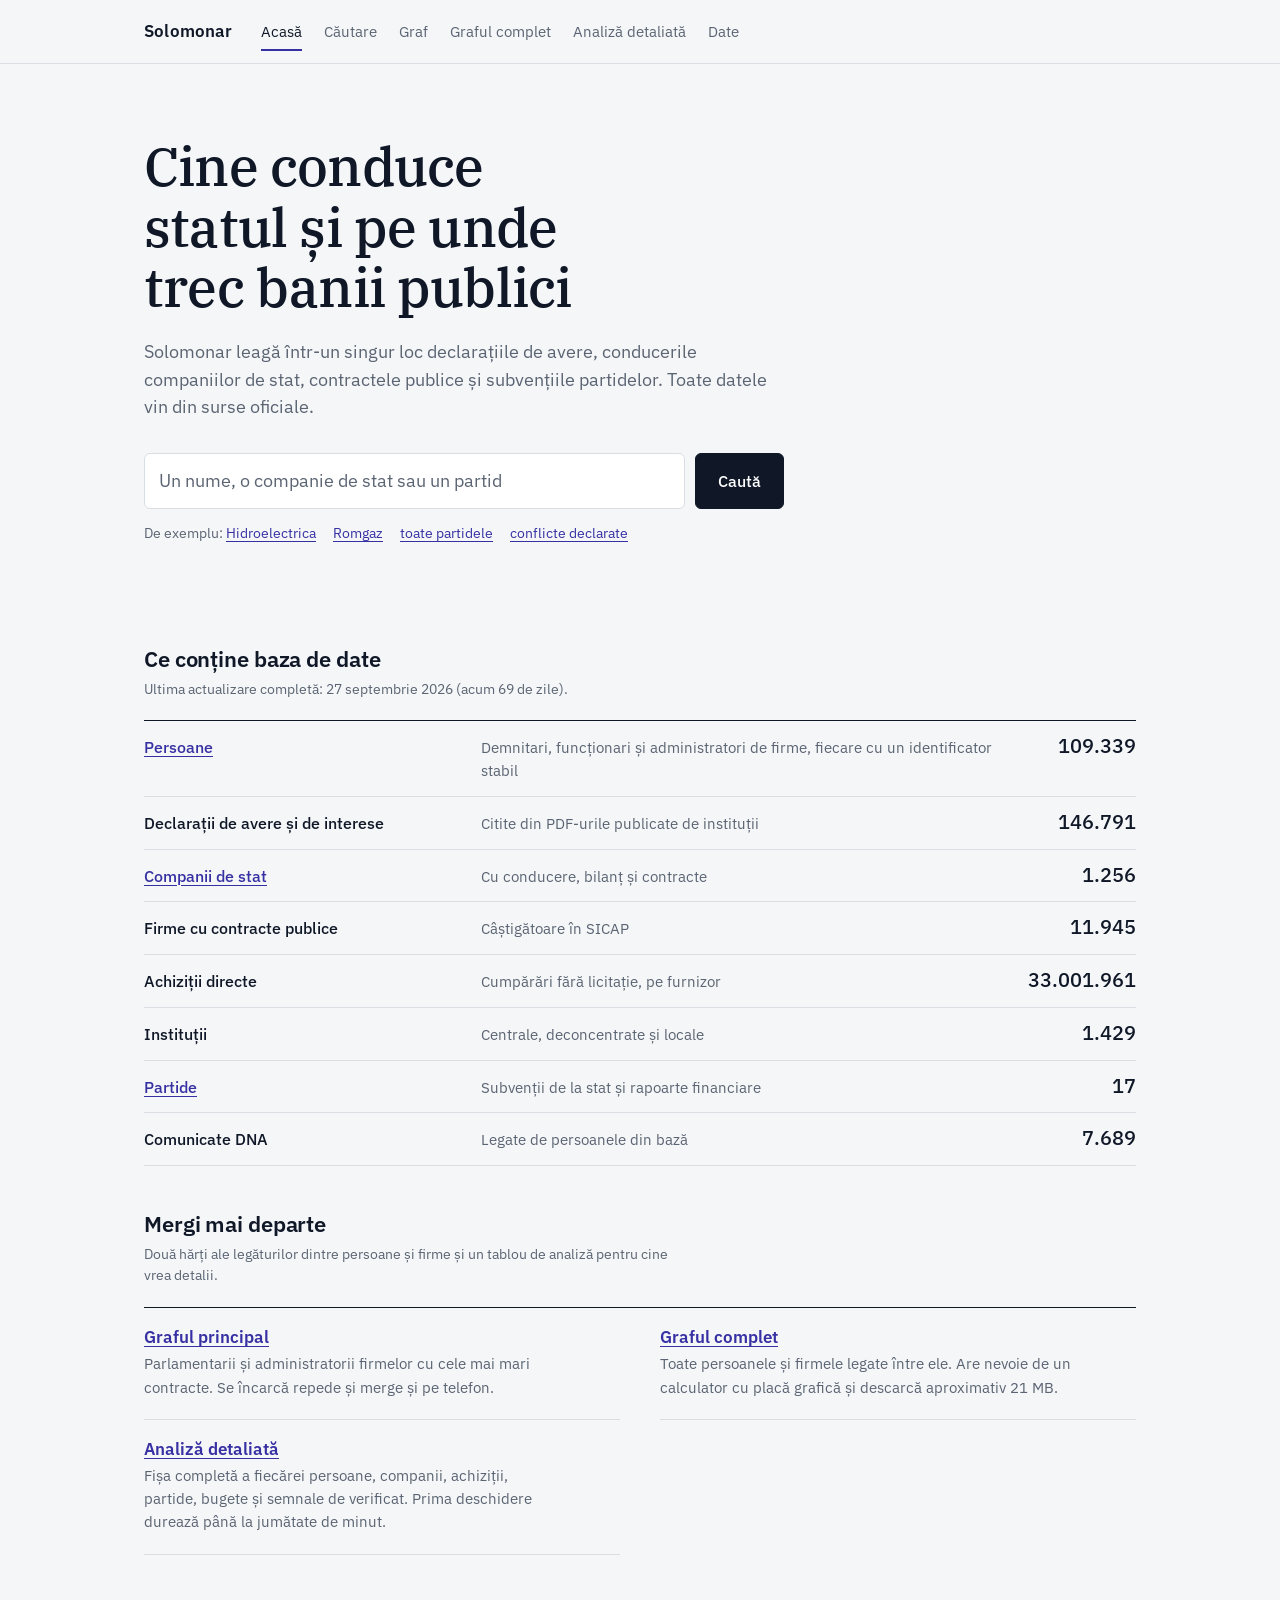
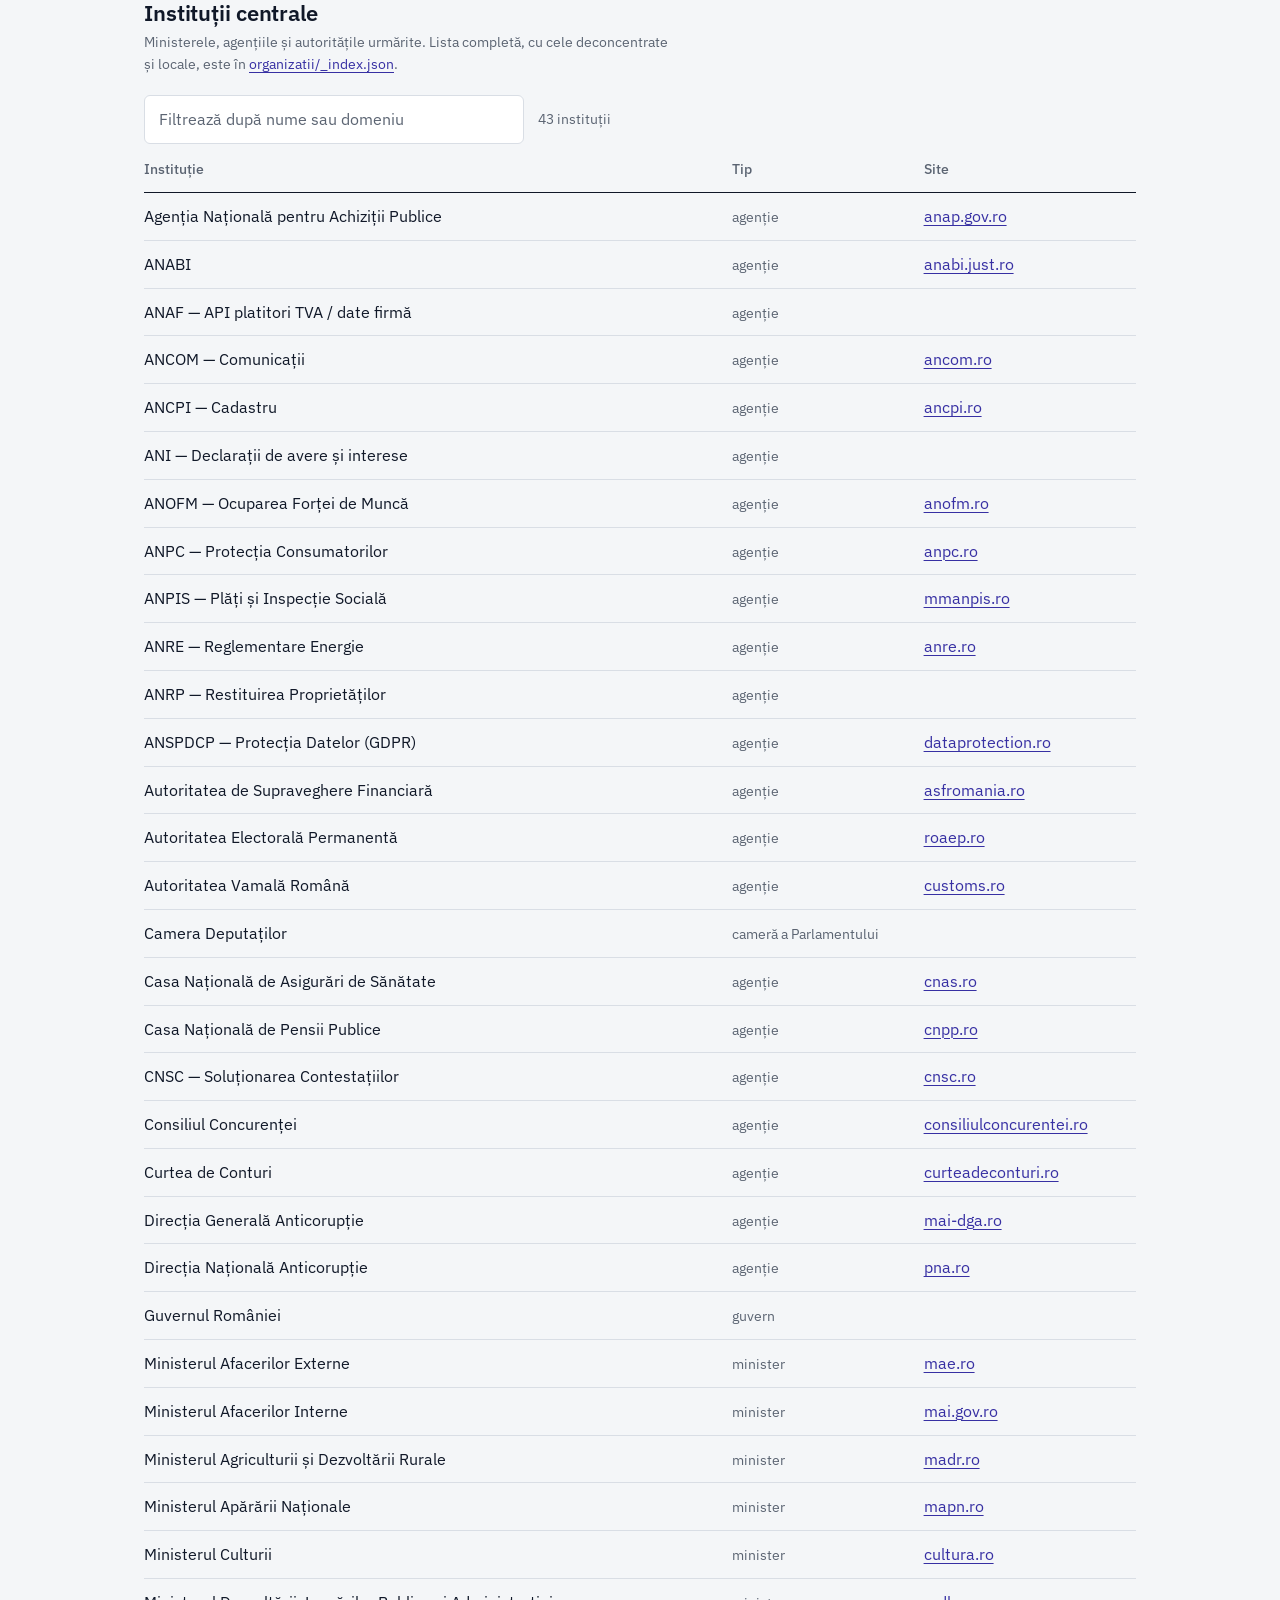
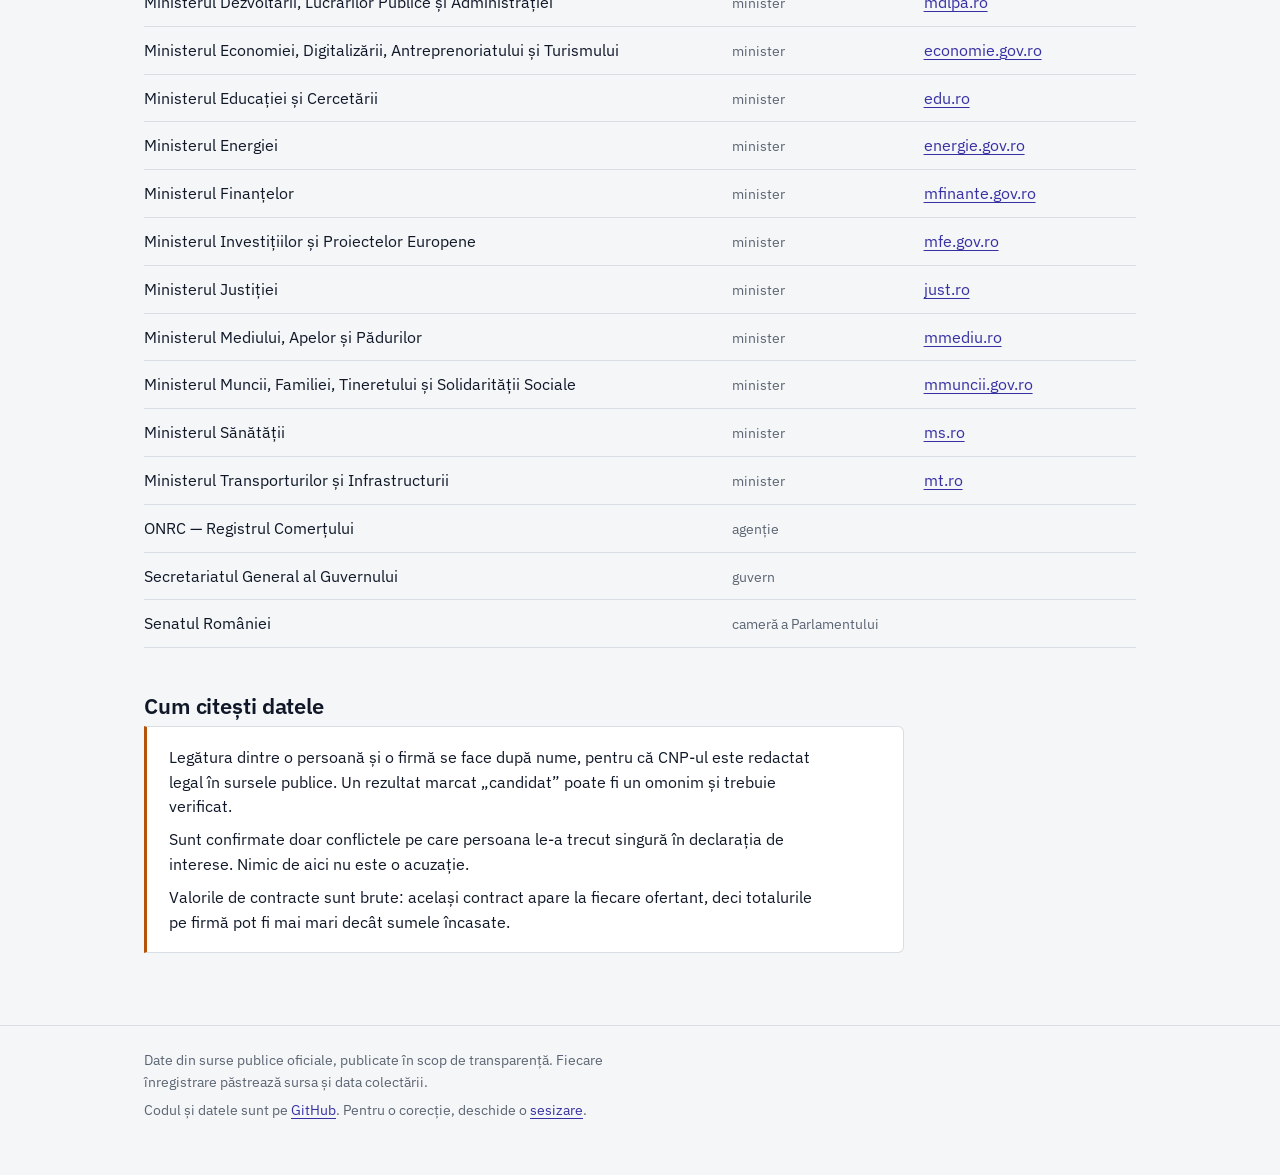
==== commit 5fc125f3: "feat(web,app): link the static client and the Streamlit dashboard to each other - static client: "An" ====
--- a/web/index.html
+++ b/web/index.html
@@ -64,6 +64,7 @@
         <a href="search.html">Căutare</a>
         <a href="graf.html">Graf</a>
         <a href="graf_full.html">Graful complet</a>
+        <a href="https://solomonar.streamlit.app">Analiză detaliată</a>
         <a href="../data/v1/stats.json">Date</a>
       </nav>
     </div>
@@ -94,8 +95,8 @@
     </section>
 
     <section class="section" aria-labelledby="h-routes">
-      <h2 id="h-routes">Rețeaua de persoane și firme</h2>
-      <p class="note">Două hărți ale acelorași legături: cine administrează ce firmă și ce contracte are firma cu statul.</p>
+      <h2 id="h-routes">Mergi mai departe</h2>
+      <p class="note">Două hărți ale legăturilor dintre persoane și firme și un tablou de analiză pentru cine vrea detalii.</p>
       <div class="routes">
         <div>
           <h3><a href="graf.html">Graful principal</a></h3>
@@ -104,6 +105,10 @@
         <div>
           <h3><a href="graf_full.html">Graful complet</a></h3>
           <p>Toate persoanele și firmele legate între ele. Are nevoie de un calculator cu placă grafică și descarcă aproximativ 21 MB.</p>
+        </div>
+        <div>
+          <h3><a href="https://solomonar.streamlit.app">Analiză detaliată</a></h3>
+          <p>Fișa completă a fiecărei persoane, companii, achiziții, partide, bugete și semnale de verificat. Prima deschidere durează până la jumătate de minut.</p>
         </div>
       </div>
     </section>
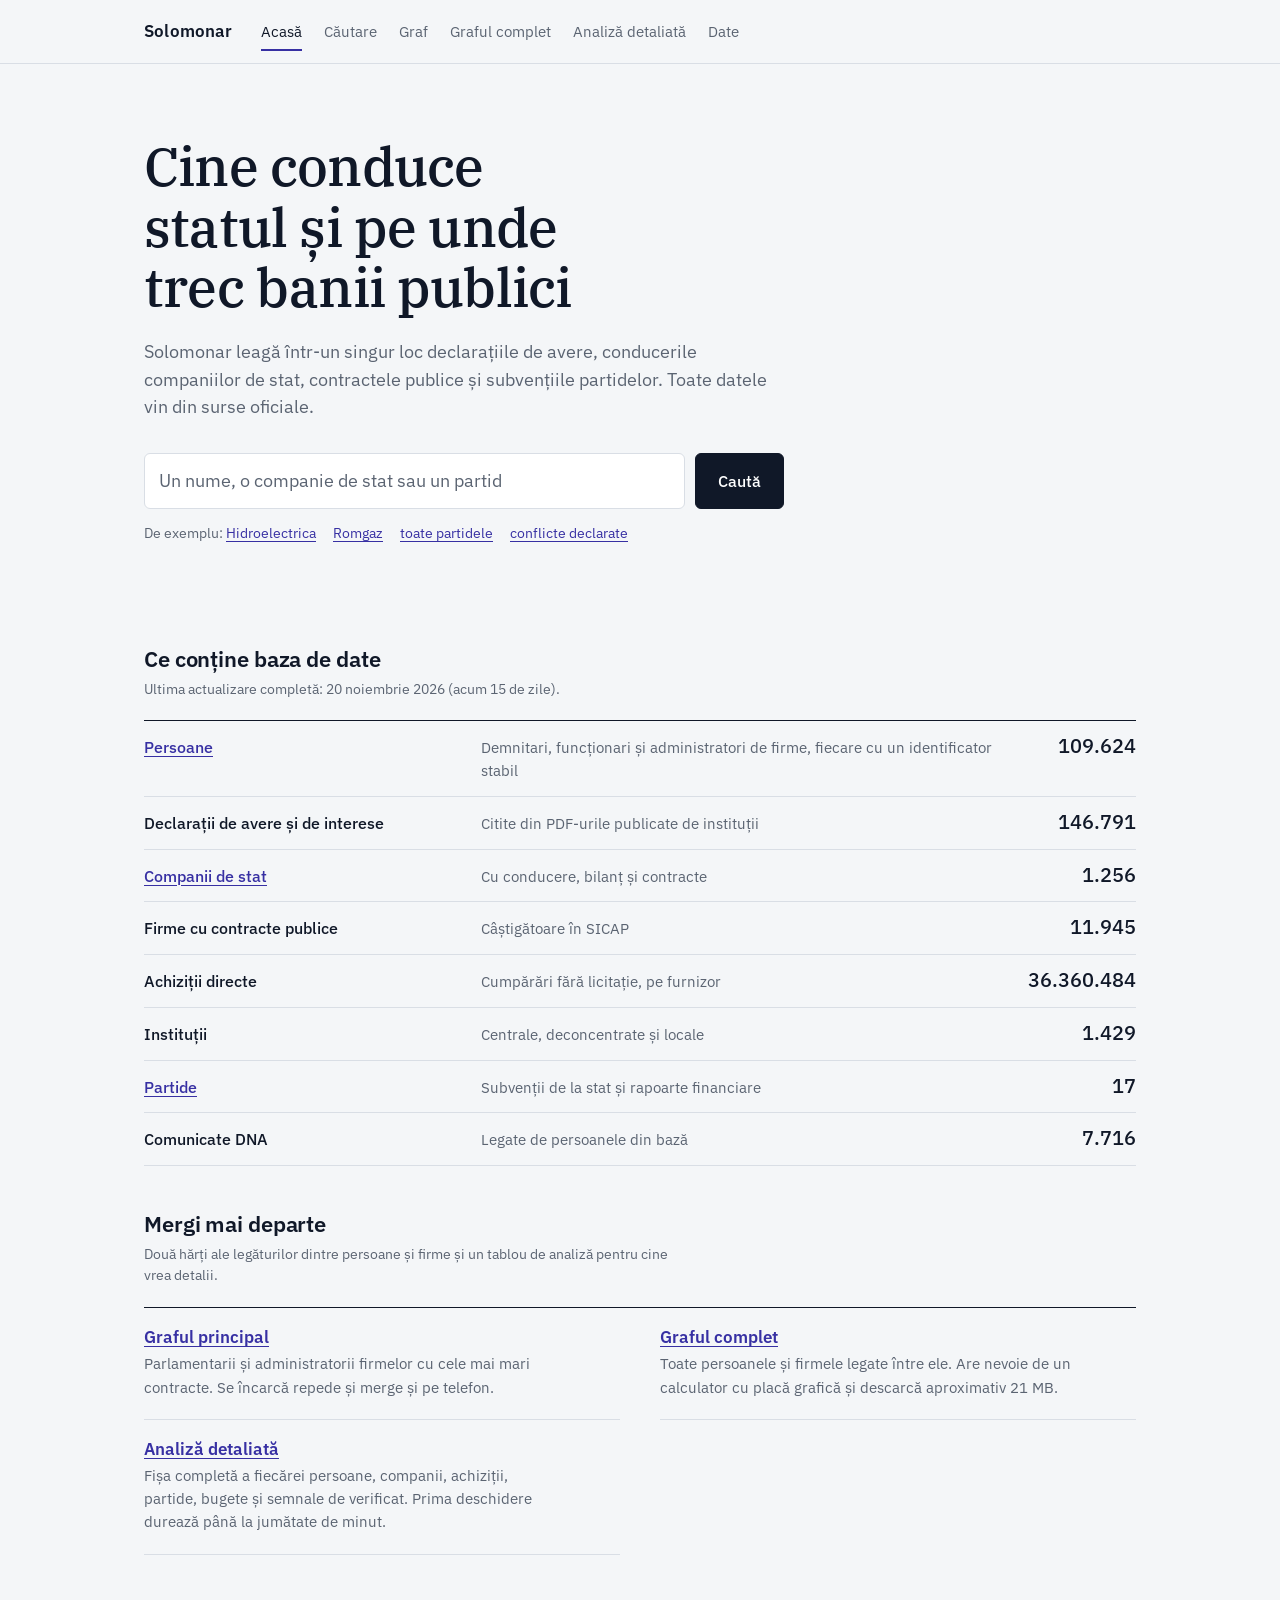
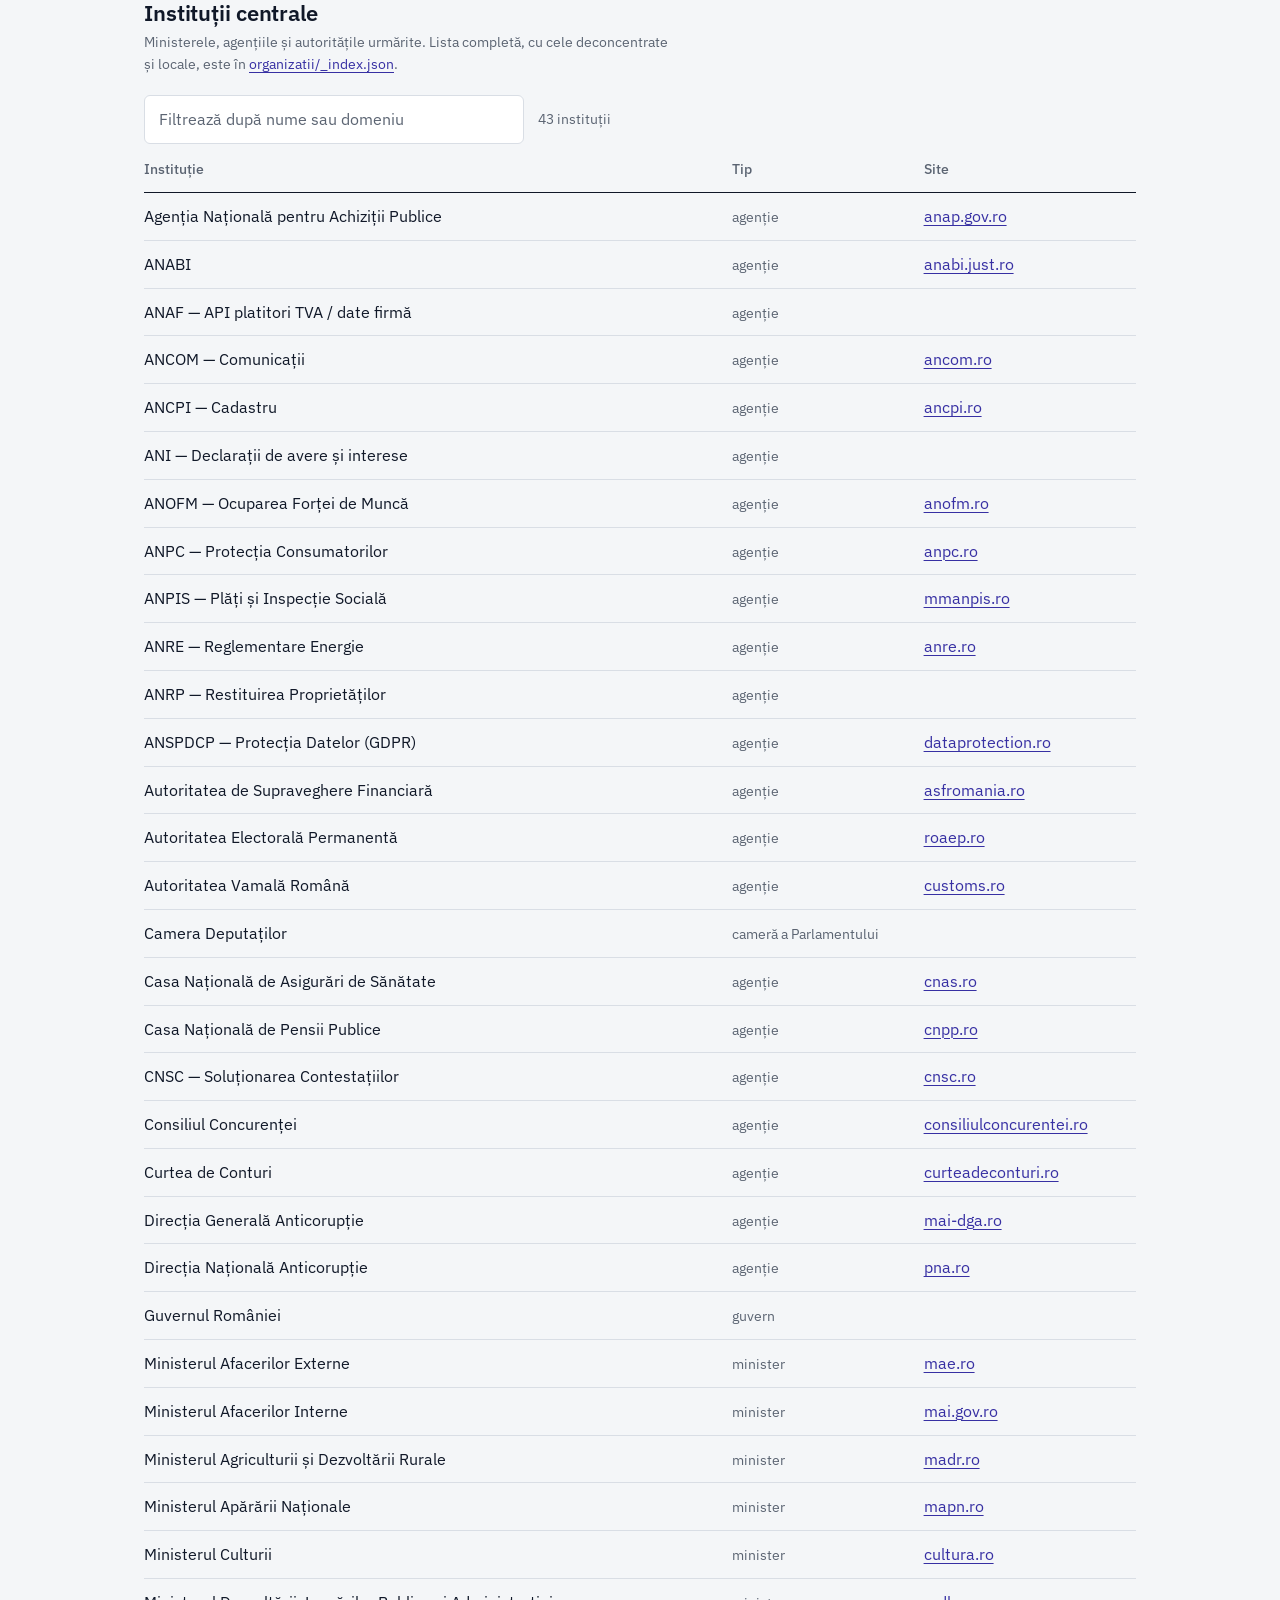
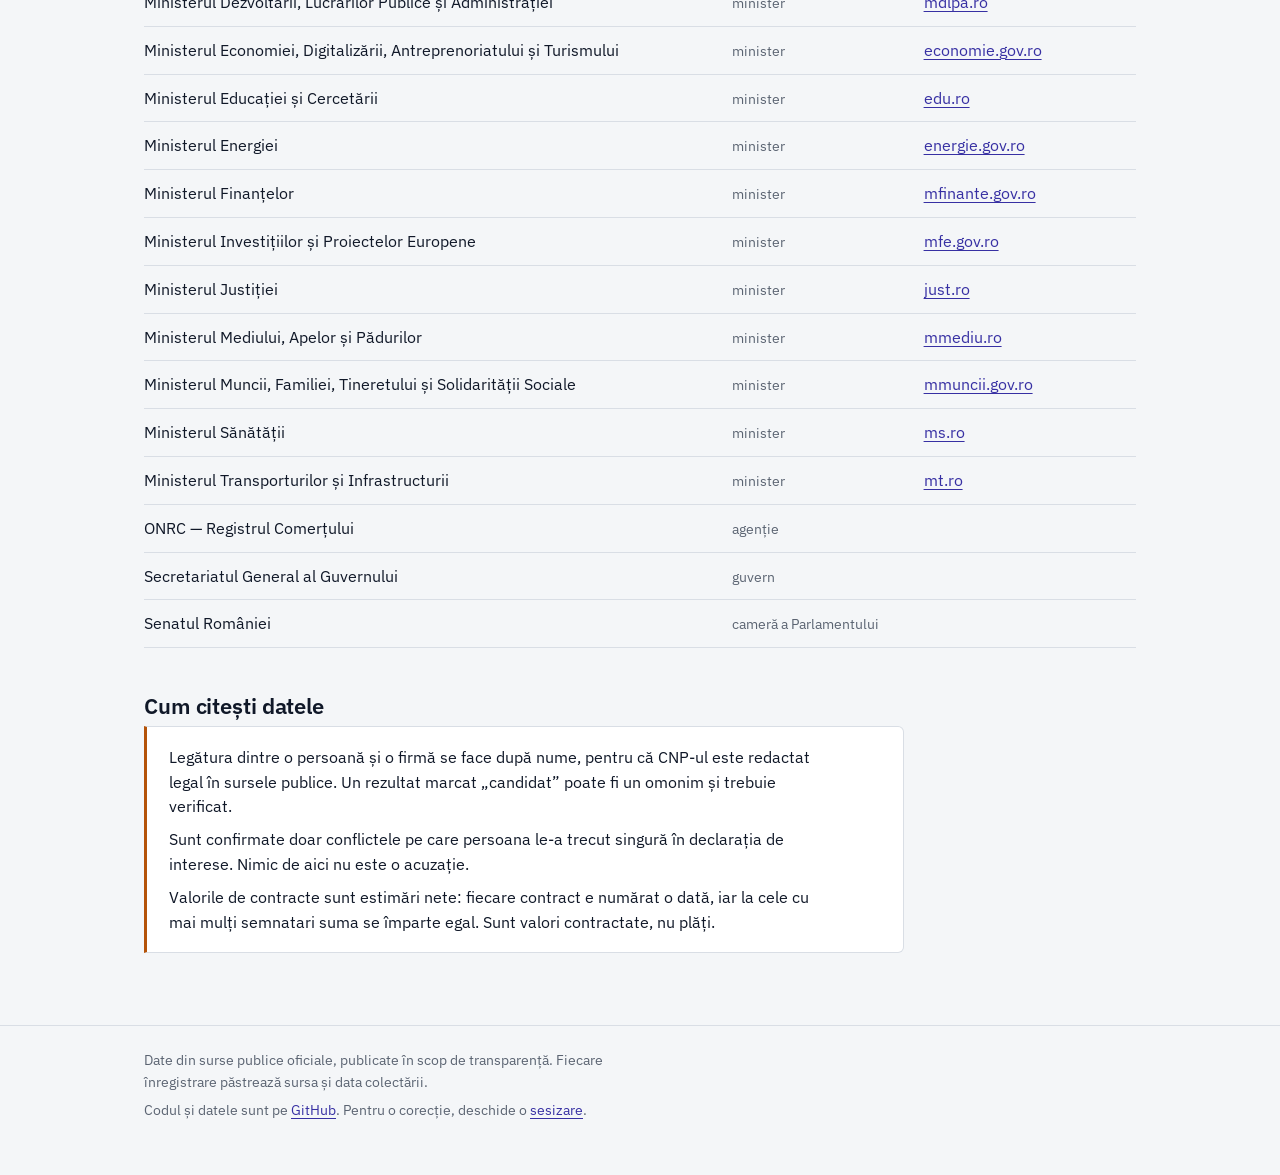
==== commit c0d08bc9: "docs(app): describe contract values as net estimates and note bank statements Co-Authored-By: Claude" ====
--- a/web/index.html
+++ b/web/index.html
@@ -131,7 +131,7 @@
       <div class="method">
         <p>Legătura dintre o persoană și o firmă se face după nume, pentru că CNP-ul este redactat legal în sursele publice. Un rezultat marcat „candidat” poate fi un omonim și trebuie verificat.</p>
         <p>Sunt confirmate doar conflictele pe care persoana le-a trecut singură în declarația de interese. Nimic de aici nu este o acuzație.</p>
-        <p>Valorile de contracte sunt brute: același contract apare la fiecare ofertant, deci totalurile pe firmă pot fi mai mari decât sumele încasate.</p>
+        <p>Valorile de contracte sunt estimări nete: fiecare contract e numărat o dată, iar la cele cu mai mulți semnatari suma se împarte egal. Sunt valori contractate, nu plăți.</p>
       </div>
     </section>
   </main>
